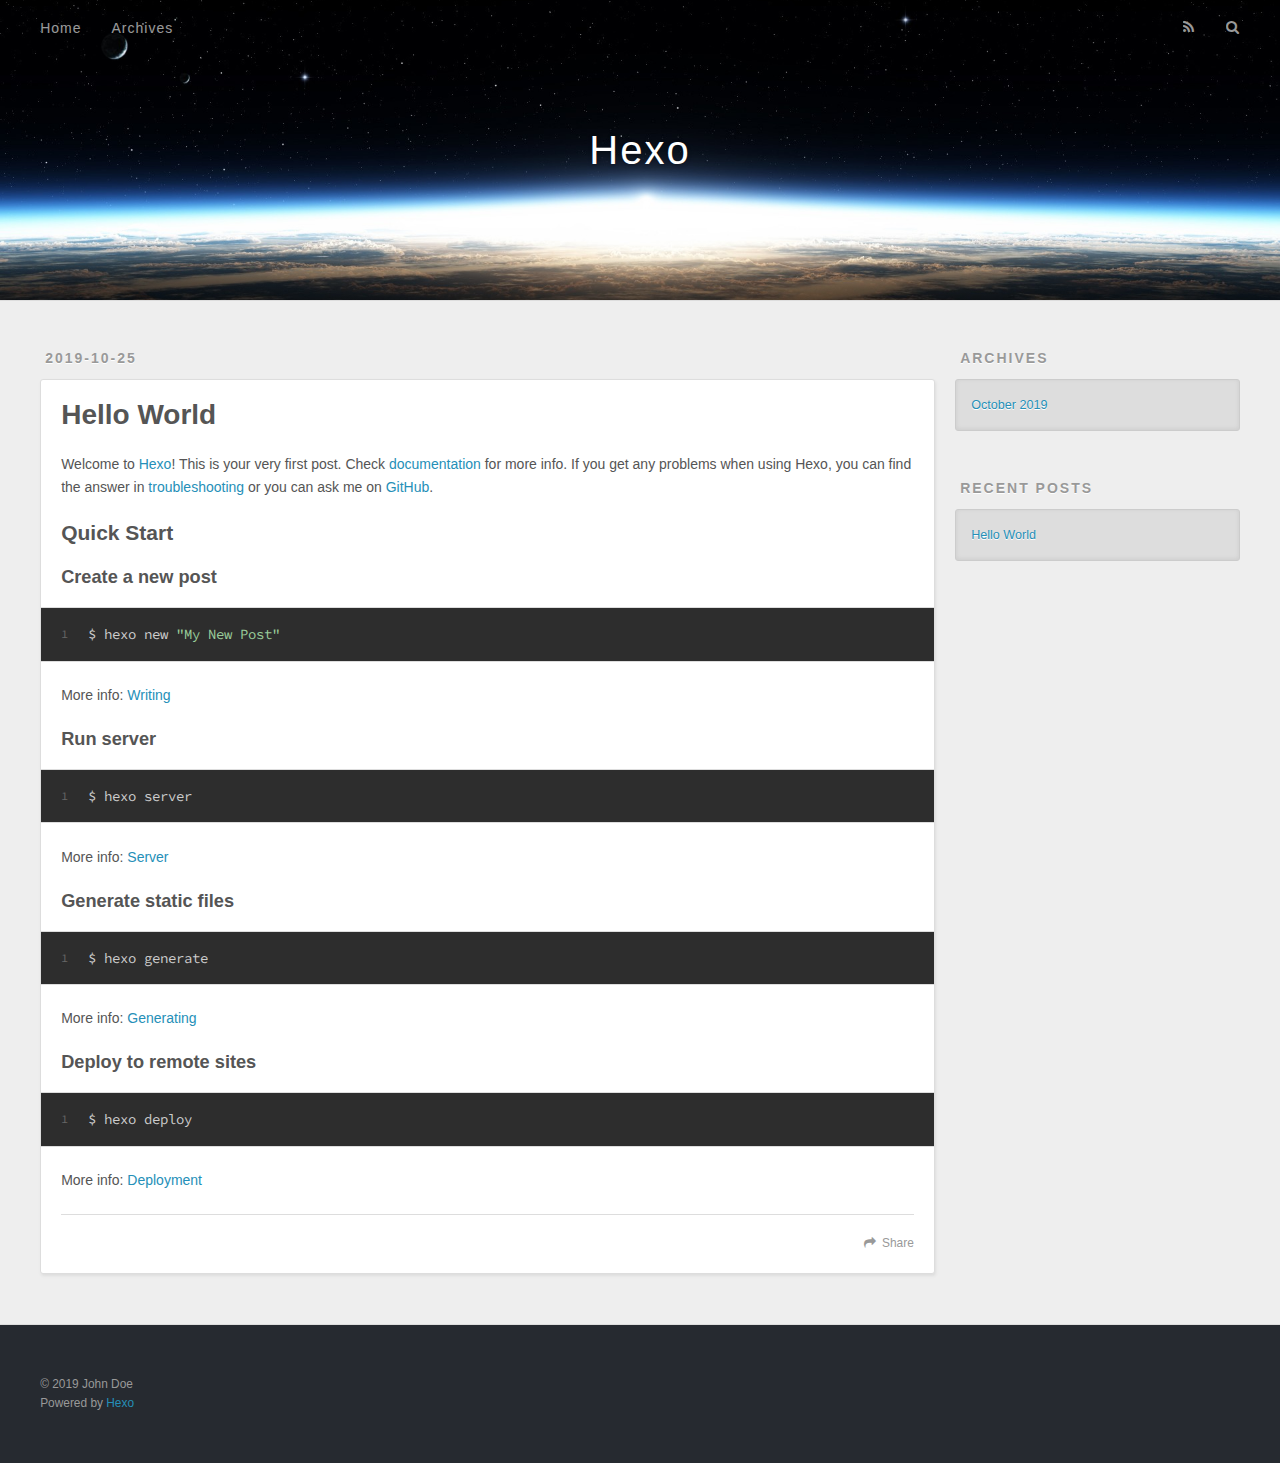
==== index.html @ 0ca052b5 "Site updated: 2019-10-25 16:18:00" ====
<!DOCTYPE html>
<html>
<head>
  <meta charset="utf-8">
  

  
  <title>Hexo</title>
  <meta name="viewport" content="width=device-width, initial-scale=1, maximum-scale=1">
  <meta property="og:type" content="website">
<meta property="og:title" content="Hexo">
<meta property="og:url" content="http:&#x2F;&#x2F;yoursite.com&#x2F;index.html">
<meta property="og:site_name" content="Hexo">
<meta property="og:locale" content="en">
<meta name="twitter:card" content="summary">
  
    <link rel="alternate" href="/atom.xml" title="Hexo" type="application/atom+xml">
  
  
    <link rel="icon" href="/favicon.png">
  
  
    <link href="//fonts.googleapis.com/css?family=Source+Code+Pro" rel="stylesheet" type="text/css">
  
  <link rel="stylesheet" href="/css/style.css">
</head>

<body>
  <div id="container">
    <div id="wrap">
      <header id="header">
  <div id="banner"></div>
  <div id="header-outer" class="outer">
    <div id="header-title" class="inner">
      <h1 id="logo-wrap">
        <a href="/" id="logo">Hexo</a>
      </h1>
      
    </div>
    <div id="header-inner" class="inner">
      <nav id="main-nav">
        <a id="main-nav-toggle" class="nav-icon"></a>
        
          <a class="main-nav-link" href="/">Home</a>
        
          <a class="main-nav-link" href="/archives">Archives</a>
        
      </nav>
      <nav id="sub-nav">
        
          <a id="nav-rss-link" class="nav-icon" href="/atom.xml" title="RSS Feed"></a>
        
        <a id="nav-search-btn" class="nav-icon" title="Search"></a>
      </nav>
      <div id="search-form-wrap">
        <form action="//google.com/search" method="get" accept-charset="UTF-8" class="search-form"><input type="search" name="q" class="search-form-input" placeholder="Search"><button type="submit" class="search-form-submit">&#xF002;</button><input type="hidden" name="sitesearch" value="http://yoursite.com"></form>
      </div>
    </div>
  </div>
</header>
      <div class="outer">
        <section id="main">
  
    <article id="post-hello-world" class="article article-type-post" itemscope itemprop="blogPost">
  <div class="article-meta">
    <a href="/2019/10/25/hello-world/" class="article-date">
  <time datetime="2019-10-25T07:14:38.731Z" itemprop="datePublished">2019-10-25</time>
</a>
    
  </div>
  <div class="article-inner">
    
    
      <header class="article-header">
        
  
    <h1 itemprop="name">
      <a class="article-title" href="/2019/10/25/hello-world/">Hello World</a>
    </h1>
  

      </header>
    
    <div class="article-entry" itemprop="articleBody">
      
        <p>Welcome to <a href="https://hexo.io/" target="_blank" rel="noopener">Hexo</a>! This is your very first post. Check <a href="https://hexo.io/docs/" target="_blank" rel="noopener">documentation</a> for more info. If you get any problems when using Hexo, you can find the answer in <a href="https://hexo.io/docs/troubleshooting.html" target="_blank" rel="noopener">troubleshooting</a> or you can ask me on <a href="https://github.com/hexojs/hexo/issues" target="_blank" rel="noopener">GitHub</a>.</p>
<h2 id="Quick-Start"><a href="#Quick-Start" class="headerlink" title="Quick Start"></a>Quick Start</h2><h3 id="Create-a-new-post"><a href="#Create-a-new-post" class="headerlink" title="Create a new post"></a>Create a new post</h3><figure class="highlight bash"><table><tr><td class="gutter"><pre><span class="line">1</span><br></pre></td><td class="code"><pre><span class="line">$ hexo new <span class="string">"My New Post"</span></span><br></pre></td></tr></table></figure>

<p>More info: <a href="https://hexo.io/docs/writing.html" target="_blank" rel="noopener">Writing</a></p>
<h3 id="Run-server"><a href="#Run-server" class="headerlink" title="Run server"></a>Run server</h3><figure class="highlight bash"><table><tr><td class="gutter"><pre><span class="line">1</span><br></pre></td><td class="code"><pre><span class="line">$ hexo server</span><br></pre></td></tr></table></figure>

<p>More info: <a href="https://hexo.io/docs/server.html" target="_blank" rel="noopener">Server</a></p>
<h3 id="Generate-static-files"><a href="#Generate-static-files" class="headerlink" title="Generate static files"></a>Generate static files</h3><figure class="highlight bash"><table><tr><td class="gutter"><pre><span class="line">1</span><br></pre></td><td class="code"><pre><span class="line">$ hexo generate</span><br></pre></td></tr></table></figure>

<p>More info: <a href="https://hexo.io/docs/generating.html" target="_blank" rel="noopener">Generating</a></p>
<h3 id="Deploy-to-remote-sites"><a href="#Deploy-to-remote-sites" class="headerlink" title="Deploy to remote sites"></a>Deploy to remote sites</h3><figure class="highlight bash"><table><tr><td class="gutter"><pre><span class="line">1</span><br></pre></td><td class="code"><pre><span class="line">$ hexo deploy</span><br></pre></td></tr></table></figure>

<p>More info: <a href="https://hexo.io/docs/deployment.html" target="_blank" rel="noopener">Deployment</a></p>

      
    </div>
    <footer class="article-footer">
      <a data-url="http://yoursite.com/2019/10/25/hello-world/" data-id="ck25t3ruq0000cgu6bpyne71z" class="article-share-link">Share</a>
      
      
    </footer>
  </div>
  
</article>


  


</section>
        
          <aside id="sidebar">
  
    

  
    

  
    
  
    
  <div class="widget-wrap">
    <h3 class="widget-title">Archives</h3>
    <div class="widget">
      <ul class="archive-list"><li class="archive-list-item"><a class="archive-list-link" href="/archives/2019/10/">October 2019</a></li></ul>
    </div>
  </div>


  
    
  <div class="widget-wrap">
    <h3 class="widget-title">Recent Posts</h3>
    <div class="widget">
      <ul>
        
          <li>
            <a href="/2019/10/25/hello-world/">Hello World</a>
          </li>
        
      </ul>
    </div>
  </div>

  
</aside>
        
      </div>
      <footer id="footer">
  
  <div class="outer">
    <div id="footer-info" class="inner">
      &copy; 2019 John Doe<br>
      Powered by <a href="http://hexo.io/" target="_blank">Hexo</a>
    </div>
  </div>
</footer>
    </div>
    <nav id="mobile-nav">
  
    <a href="/" class="mobile-nav-link">Home</a>
  
    <a href="/archives" class="mobile-nav-link">Archives</a>
  
</nav>
    

<script src="//ajax.googleapis.com/ajax/libs/jquery/2.0.3/jquery.min.js"></script>


  <link rel="stylesheet" href="/fancybox/jquery.fancybox.css">
  <script src="/fancybox/jquery.fancybox.pack.js"></script>


<script src="/js/script.js"></script>



  </div>
</body>
</html>
---- css/style.css ----
body {
  width: 100%;
}
body:before,
body:after {
  content: "";
  display: table;
}
body:after {
  clear: both;
}
html,
body,
div,
span,
applet,
object,
iframe,
h1,
h2,
h3,
h4,
h5,
h6,
p,
blockquote,
pre,
a,
abbr,
acronym,
address,
big,
cite,
code,
del,
dfn,
em,
img,
ins,
kbd,
q,
s,
samp,
small,
strike,
strong,
sub,
sup,
tt,
var,
dl,
dt,
dd,
ol,
ul,
li,
fieldset,
form,
label,
legend,
table,
caption,
tbody,
tfoot,
thead,
tr,
th,
td {
  margin: 0;
  padding: 0;
  border: 0;
  outline: 0;
  font-weight: inherit;
  font-style: inherit;
  font-family: inherit;
  font-size: 100%;
  vertical-align: baseline;
}
body {
  line-height: 1;
  color: #000;
  background: #fff;
}
ol,
ul {
  list-style: none;
}
table {
  border-collapse: separate;
  border-spacing: 0;
  vertical-align: middle;
}
caption,
th,
td {
  text-align: left;
  font-weight: normal;
  vertical-align: middle;
}
a img {
  border: none;
}
input,
button {
  margin: 0;
  padding: 0;
}
input::-moz-focus-inner,
button::-moz-focus-inner {
  border: 0;
  padding: 0;
}
@font-face {
  font-family: FontAwesome;
  font-style: normal;
  font-weight: normal;
  src: url("fonts/fontawesome-webfont.eot?v=#4.0.3");
  src: url("fonts/fontawesome-webfont.eot?#iefix&v=#4.0.3") format("embedded-opentype"), url("fonts/fontawesome-webfont.woff?v=#4.0.3") format("woff"), url("fonts/fontawesome-webfont.ttf?v=#4.0.3") format("truetype"), url("fonts/fontawesome-webfont.svg#fontawesomeregular?v=#4.0.3") format("svg");
}
html,
body,
#container {
  height: 100%;
}
body {
  background: #eee;
  font: 14px -apple-system, BlinkMacSystemFont, "Segoe UI", "Roboto", "Oxygen", "Ubuntu", "Cantarell", "Fira Sans", "Droid Sans", "Helvetica Neue", sans-serif;
  -webkit-text-size-adjust: 100%;
}
.outer {
  max-width: 1220px;
  margin: 0 auto;
  padding: 0 20px;
}
.outer:before,
.outer:after {
  content: "";
  display: table;
}
.outer:after {
  clear: both;
}
.inner {
  display: inline;
  float: left;
  width: 98.33333333333333%;
  margin: 0 0.833333333333333%;
}
.left,
.alignleft {
  float: left;
}
.right,
.alignright {
  float: right;
}
.clear {
  clear: both;
}
#container {
  position: relative;
}
.mobile-nav-on {
  overflow: hidden;
}
#wrap {
  height: 100%;
  width: 100%;
  position: absolute;
  top: 0;
  left: 0;
  -webkit-transition: 0.2s ease-out;
  -moz-transition: 0.2s ease-out;
  -ms-transition: 0.2s ease-out;
  transition: 0.2s ease-out;
  z-index: 1;
  background: #eee;
}
.mobile-nav-on #wrap {
  left: 280px;
}
@media screen and (min-width: 768px) {
  #main {
    display: inline;
    float: left;
    width: 73.33333333333333%;
    margin: 0 0.833333333333333%;
  }
}
.article-date,
.article-category-link,
.archive-year,
.widget-title {
  text-decoration: none;
  text-transform: uppercase;
  letter-spacing: 2px;
  color: #999;
  margin-bottom: 1em;
  margin-left: 5px;
  line-height: 1em;
  text-shadow: 0 1px #fff;
  font-weight: bold;
}
.article-inner,
.archive-article-inner {
  background: #fff;
  -webkit-box-shadow: 1px 2px 3px #ddd;
  box-shadow: 1px 2px 3px #ddd;
  border: 1px solid #ddd;
  border-radius: 3px;
}
.article-entry h1,
.widget h1 {
  font-size: 2em;
}
.article-entry h2,
.widget h2 {
  font-size: 1.5em;
}
.article-entry h3,
.widget h3 {
  font-size: 1.3em;
}
.article-entry h4,
.widget h4 {
  font-size: 1.2em;
}
.article-entry h5,
.widget h5 {
  font-size: 1em;
}
.article-entry h6,
.widget h6 {
  font-size: 1em;
  color: #999;
}
.article-entry hr,
.widget hr {
  border: 1px dashed #ddd;
}
.article-entry strong,
.widget strong {
  font-weight: bold;
}
.article-entry em,
.widget em,
.article-entry cite,
.widget cite {
  font-style: italic;
}
.article-entry sup,
.widget sup,
.article-entry sub,
.widget sub {
  font-size: 0.75em;
  line-height: 0;
  position: relative;
  vertical-align: baseline;
}
.article-entry sup,
.widget sup {
  top: -0.5em;
}
.article-entry sub,
.widget sub {
  bottom: -0.2em;
}
.article-entry small,
.widget small {
  font-size: 0.85em;
}
.article-entry acronym,
.widget acronym,
.article-entry abbr,
.widget abbr {
  border-bottom: 1px dotted;
}
.article-entry ul,
.widget ul,
.article-entry ol,
.widget ol,
.article-entry dl,
.widget dl {
  margin: 0 20px;
  line-height: 1.6em;
}
.article-entry ul ul,
.widget ul ul,
.article-entry ol ul,
.widget ol ul,
.article-entry ul ol,
.widget ul ol,
.article-entry ol ol,
.widget ol ol {
  margin-top: 0;
  margin-bottom: 0;
}
.article-entry ul,
.widget ul {
  list-style: disc;
}
.article-entry ol,
.widget ol {
  list-style: decimal;
}
.article-entry dt,
.widget dt {
  font-weight: bold;
}
#header {
  height: 300px;
  position: relative;
  border-bottom: 1px solid #ddd;
}
#header:before,
#header:after {
  content: "";
  position: absolute;
  left: 0;
  right: 0;
  height: 40px;
}
#header:before {
  top: 0;
  background: -webkit-linear-gradient(rgba(0,0,0,0.2), transparent);
  background: -moz-linear-gradient(rgba(0,0,0,0.2), transparent);
  background: -ms-linear-gradient(rgba(0,0,0,0.2), transparent);
  background: linear-gradient(rgba(0,0,0,0.2), transparent);
}
#header:after {
  bottom: 0;
  background: -webkit-linear-gradient(transparent, rgba(0,0,0,0.2));
  background: -moz-linear-gradient(transparent, rgba(0,0,0,0.2));
  background: -ms-linear-gradient(transparent, rgba(0,0,0,0.2));
  background: linear-gradient(transparent, rgba(0,0,0,0.2));
}
#header-outer {
  height: 100%;
  position: relative;
}
#header-inner {
  position: relative;
  overflow: hidden;
}
#banner {
  position: absolute;
  top: 0;
  left: 0;
  width: 100%;
  height: 100%;
  background: url("images/banner.jpg") center #000;
  -webkit-background-size: cover;
  -moz-background-size: cover;
  background-size: cover;
  z-index: -1;
}
#header-title {
  text-align: center;
  height: 40px;
  position: absolute;
  top: 50%;
  left: 0;
  margin-top: -20px;
}
#logo,
#subtitle {
  text-decoration: none;
  color: #fff;
  font-weight: 300;
  text-shadow: 0 1px 4px rgba(0,0,0,0.3);
}
#logo {
  font-size: 40px;
  line-height: 40px;
  letter-spacing: 2px;
}
#subtitle {
  font-size: 16px;
  line-height: 16px;
  letter-spacing: 1px;
}
#subtitle-wrap {
  margin-top: 16px;
}
#main-nav {
  float: left;
  margin-left: -15px;
}
.nav-icon,
.main-nav-link {
  float: left;
  color: #fff;
  opacity: 0.6;
  text-decoration: none;
  text-shadow: 0 1px rgba(0,0,0,0.2);
  -webkit-transition: opacity 0.2s;
  -moz-transition: opacity 0.2s;
  -ms-transition: opacity 0.2s;
  transition: opacity 0.2s;
  display: block;
  padding: 20px 15px;
}
.nav-icon:hover,
.main-nav-link:hover {
  opacity: 1;
}
.nav-icon {
  font-family: FontAwesome;
  text-align: center;
  font-size: 14px;
  width: 14px;
  height: 14px;
  padding: 20px 15px;
  position: relative;
  cursor: pointer;
}
.main-nav-link {
  font-weight: 300;
  letter-spacing: 1px;
}
@media screen and (max-width: 479px) {
  .main-nav-link {
    display: none;
  }
}
#main-nav-toggle {
  display: none;
}
#main-nav-toggle:before {
  content: "\f0c9";
}
@media screen and (max-width: 479px) {
  #main-nav-toggle {
    display: block;
  }
}
#sub-nav {
  float: right;
  margin-right: -15px;
}
#nav-rss-link:before {
  content: "\f09e";
}
#nav-search-btn:before {
  content: "\f002";
}
#search-form-wrap {
  position: absolute;
  top: 15px;
  width: 150px;
  height: 30px;
  right: -150px;
  opacity: 0;
  -webkit-transition: 0.2s ease-out;
  -moz-transition: 0.2s ease-out;
  -ms-transition: 0.2s ease-out;
  transition: 0.2s ease-out;
}
#search-form-wrap.on {
  opacity: 1;
  right: 0;
}
@media screen and (max-width: 479px) {
  #search-form-wrap {
    width: 100%;
    right: -100%;
  }
}
.search-form {
  position: absolute;
  top: 0;
  left: 0;
  right: 0;
  background: #fff;
  padding: 5px 15px;
  border-radius: 15px;
  -webkit-box-shadow: 0 0 10px rgba(0,0,0,0.3);
  box-shadow: 0 0 10px rgba(0,0,0,0.3);
}
.search-form-input {
  border: none;
  background: none;
  color: #555;
  width: 100%;
  font: 13px -apple-system, BlinkMacSystemFont, "Segoe UI", "Roboto", "Oxygen", "Ubuntu", "Cantarell", "Fira Sans", "Droid Sans", "Helvetica Neue", sans-serif;
  outline: none;
}
.search-form-input::-webkit-search-results-decoration,
.search-form-input::-webkit-search-cancel-button {
  -webkit-appearance: none;
}
.search-form-submit {
  position: absolute;
  top: 50%;
  right: 10px;
  margin-top: -7px;
  font: 13px FontAwesome;
  border: none;
  background: none;
  color: #bbb;
  cursor: pointer;
}
.search-form-submit:hover,
.search-form-submit:focus {
  color: #777;
}
.article {
  margin: 50px 0;
}
.article-inner {
  overflow: hidden;
}
.article-meta:before,
.article-meta:after {
  content: "";
  display: table;
}
.article-meta:after {
  clear: both;
}
.article-date {
  float: left;
}
.article-category {
  float: left;
  line-height: 1em;
  color: #ccc;
  text-shadow: 0 1px #fff;
  margin-left: 8px;
}
.article-category:before {
  content: "\2022";
}
.article-category-link {
  margin: 0 12px 1em;
}
.article-header {
  padding: 20px 20px 0;
}
.article-title {
  text-decoration: none;
  font-size: 2em;
  font-weight: bold;
  color: #555;
  line-height: 1.1em;
  -webkit-transition: color 0.2s;
  -moz-transition: color 0.2s;
  -ms-transition: color 0.2s;
  transition: color 0.2s;
}
a.article-title:hover {
  color: #258fb8;
}
.article-entry {
  color: #555;
  padding: 0 20px;
}
.article-entry:before,
.article-entry:after {
  content: "";
  display: table;
}
.article-entry:after {
  clear: both;
}
.article-entry p,
.article-entry table {
  line-height: 1.6em;
  margin: 1.6em 0;
}
.article-entry h1,
.article-entry h2,
.article-entry h3,
.article-entry h4,
.article-entry h5,
.article-entry h6 {
  font-weight: bold;
}
.article-entry h1,
.article-entry h2,
.article-entry h3,
.article-entry h4,
.article-entry h5,
.article-entry h6 {
  line-height: 1.1em;
  margin: 1.1em 0;
}
.article-entry a {
  color: #258fb8;
  text-decoration: none;
}
.article-entry a:hover {
  text-decoration: underline;
}
.article-entry ul,
.article-entry ol,
.article-entry dl {
  margin-top: 1.6em;
  margin-bottom: 1.6em;
}
.article-entry img,
.article-entry video {
  max-width: 100%;
  height: auto;
  display: block;
  margin: auto;
}
.article-entry iframe {
  border: none;
}
.article-entry table {
  width: 100%;
  border-collapse: collapse;
  border-spacing: 0;
}
.article-entry th {
  font-weight: bold;
  border-bottom: 3px solid #ddd;
  padding-bottom: 0.5em;
}
.article-entry td {
  border-bottom: 1px solid #ddd;
  padding: 10px 0;
}
.article-entry blockquote {
  font-family: Georgia, "Times New Roman", serif;
  font-size: 1.4em;
  margin: 1.6em 20px;
  text-align: center;
}
.article-entry blockquote footer {
  font-size: 14px;
  margin: 1.6em 0;
  font-family: -apple-system, BlinkMacSystemFont, "Segoe UI", "Roboto", "Oxygen", "Ubuntu", "Cantarell", "Fira Sans", "Droid Sans", "Helvetica Neue", sans-serif;
}
.article-entry blockquote footer cite:before {
  content: "—";
  padding: 0 0.5em;
}
.article-entry .pullquote {
  text-align: left;
  width: 45%;
  margin: 0;
}
.article-entry .pullquote.left {
  margin-left: 0.5em;
  margin-right: 1em;
}
.article-entry .pullquote.right {
  margin-right: 0.5em;
  margin-left: 1em;
}
.article-entry .caption {
  color: #999;
  display: block;
  font-size: 0.9em;
  margin-top: 0.5em;
  position: relative;
  text-align: center;
}
.article-entry .video-container {
  position: relative;
  padding-top: 56.25%;
  height: 0;
  overflow: hidden;
}
.article-entry .video-container iframe,
.article-entry .video-container object,
.article-entry .video-container embed {
  position: absolute;
  top: 0;
  left: 0;
  width: 100%;
  height: 100%;
  margin-top: 0;
}
.article-more-link a {
  display: inline-block;
  line-height: 1em;
  padding: 6px 15px;
  border-radius: 15px;
  background: #eee;
  color: #999;
  text-shadow: 0 1px #fff;
  text-decoration: none;
}
.article-more-link a:hover {
  background: #258fb8;
  color: #fff;
  text-decoration: none;
  text-shadow: 0 1px #1e7293;
}
.article-footer {
  font-size: 0.85em;
  line-height: 1.6em;
  border-top: 1px solid #ddd;
  padding-top: 1.6em;
  margin: 0 20px 20px;
}
.article-footer:before,
.article-footer:after {
  content: "";
  display: table;
}
.article-footer:after {
  clear: both;
}
.article-footer a {
  color: #999;
  text-decoration: none;
}
.article-footer a:hover {
  color: #555;
}
.article-tag-list-item {
  float: left;
  margin-right: 10px;
}
.article-tag-list-link:before {
  content: "#";
}
.article-comment-link {
  float: right;
}
.article-comment-link:before {
  content: "\f075";
  font-family: FontAwesome;
  padding-right: 8px;
}
.article-share-link {
  cursor: pointer;
  float: right;
  margin-left: 20px;
}
.article-share-link:before {
  content: "\f064";
  font-family: FontAwesome;
  padding-right: 6px;
}
#article-nav {
  position: relative;
}
#article-nav:before,
#article-nav:after {
  content: "";
  display: table;
}
#article-nav:after {
  clear: both;
}
@media screen and (min-width: 768px) {
  #article-nav {
    margin: 50px 0;
  }
  #article-nav:before {
    width: 8px;
    height: 8px;
    position: absolute;
    top: 50%;
    left: 50%;
    margin-top: -4px;
    margin-left: -4px;
    content: "";
    border-radius: 50%;
    background: #ddd;
    -webkit-box-shadow: 0 1px 2px #fff;
    box-shadow: 0 1px 2px #fff;
  }
}
.article-nav-link-wrap {
  text-decoration: none;
  text-shadow: 0 1px #fff;
  color: #999;
  -webkit-box-sizing: border-box;
  -moz-box-sizing: border-box;
  box-sizing: border-box;
  margin-top: 50px;
  text-align: center;
  display: block;
}
.article-nav-link-wrap:hover {
  color: #555;
}
@media screen and (min-width: 768px) {
  .article-nav-link-wrap {
    width: 50%;
    margin-top: 0;
  }
}
@media screen and (min-width: 768px) {
  #article-nav-newer {
    float: left;
    text-align: right;
    padding-right: 20px;
  }
}
@media screen and (min-width: 768px) {
  #article-nav-older {
    float: right;
    text-align: left;
    padding-left: 20px;
  }
}
.article-nav-caption {
  text-transform: uppercase;
  letter-spacing: 2px;
  color: #ddd;
  line-height: 1em;
  font-weight: bold;
}
#article-nav-newer .article-nav-caption {
  margin-right: -2px;
}
.article-nav-title {
  font-size: 0.85em;
  line-height: 1.6em;
  margin-top: 0.5em;
}
.article-share-box {
  position: absolute;
  display: none;
  background: #fff;
  -webkit-box-shadow: 1px 2px 10px rgba(0,0,0,0.2);
  box-shadow: 1px 2px 10px rgba(0,0,0,0.2);
  border-radius: 3px;
  margin-left: -145px;
  overflow: hidden;
  z-index: 1;
}
.article-share-box.on {
  display: block;
}
.article-share-input {
  width: 100%;
  background: none;
  -webkit-box-sizing: border-box;
  -moz-box-sizing: border-box;
  box-sizing: border-box;
  font: 14px -apple-system, BlinkMacSystemFont, "Segoe UI", "Roboto", "Oxygen", "Ubuntu", "Cantarell", "Fira Sans", "Droid Sans", "Helvetica Neue", sans-serif;
  padding: 0 15px;
  color: #555;
  outline: none;
  border: 1px solid #ddd;
  border-radius: 3px 3px 0 0;
  height: 36px;
  line-height: 36px;
}
.article-share-links {
  background: #eee;
}
.article-share-links:before,
.article-share-links:after {
  content: "";
  display: table;
}
.article-share-links:after {
  clear: both;
}
.article-share-twitter,
.article-share-facebook,
.article-share-pinterest,
.article-share-google {
  width: 50px;
  height: 36px;
  display: block;
  float: left;
  position: relative;
  color: #999;
  text-shadow: 0 1px #fff;
}
.article-share-twitter:before,
.article-share-facebook:before,
.article-share-pinterest:before,
.article-share-google:before {
  font-size: 20px;
  font-family: FontAwesome;
  width: 20px;
  height: 20px;
  position: absolute;
  top: 50%;
  left: 50%;
  margin-top: -10px;
  margin-left: -10px;
  text-align: center;
}
.article-share-twitter:hover,
.article-share-facebook:hover,
.article-share-pinterest:hover,
.article-share-google:hover {
  color: #fff;
}
.article-share-twitter:before {
  content: "\f099";
}
.article-share-twitter:hover {
  background: #00aced;
  text-shadow: 0 1px #008abe;
}
.article-share-facebook:before {
  content: "\f09a";
}
.article-share-facebook:hover {
  background: #3b5998;
  text-shadow: 0 1px #2f477a;
}
.article-share-pinterest:before {
  content: "\f0d2";
}
.article-share-pinterest:hover {
  background: #cb2027;
  text-shadow: 0 1px #a21a1f;
}
.article-share-google:before {
  content: "\f0d5";
}
.article-share-google:hover {
  background: #dd4b39;
  text-shadow: 0 1px #be3221;
}
.article-gallery {
  background: #000;
  position: relative;
}
.article-gallery-photos {
  position: relative;
  overflow: hidden;
}
.article-gallery-img {
  display: none;
  max-width: 100%;
}
.article-gallery-img:first-child {
  display: block;
}
.article-gallery-img.loaded {
  position: absolute;
  display: block;
}
.article-gallery-img img {
  display: block;
  max-width: 100%;
  margin: 0 auto;
}
#comments {
  background: #fff;
  -webkit-box-shadow: 1px 2px 3px #ddd;
  box-shadow: 1px 2px 3px #ddd;
  padding: 20px;
  border: 1px solid #ddd;
  border-radius: 3px;
  margin: 50px 0;
}
#comments a {
  color: #258fb8;
}
.archives-wrap {
  margin: 50px 0;
}
.archives:before,
.archives:after {
  content: "";
  display: table;
}
.archives:after {
  clear: both;
}
.archive-year-wrap {
  margin-bottom: 1em;
}
.archives {
  -webkit-column-gap: 10px;
  -moz-column-gap: 10px;
  column-gap: 10px;
}
@media screen and (min-width: 480px) and (max-width: 767px) {
  .archives {
    -webkit-column-count: 2;
    -moz-column-count: 2;
    column-count: 2;
  }
}
@media screen and (min-width: 768px) {
  .archives {
    -webkit-column-count: 3;
    -moz-column-count: 3;
    column-count: 3;
  }
}
.archive-article {
  -webkit-column-break-inside: avoid;
  page-break-inside: avoid;
  overflow: hidden;
  break-inside: avoid-column;
}
.archive-article-inner {
  padding: 10px;
  margin-bottom: 15px;
}
.archive-article-title {
  text-decoration: none;
  font-weight: bold;
  color: #555;
  -webkit-transition: color 0.2s;
  -moz-transition: color 0.2s;
  -ms-transition: color 0.2s;
  transition: color 0.2s;
  line-height: 1.6em;
}
.archive-article-title:hover {
  color: #258fb8;
}
.archive-article-footer {
  margin-top: 1em;
}
.archive-article-date {
  color: #999;
  text-decoration: none;
  font-size: 0.85em;
  line-height: 1em;
  margin-bottom: 0.5em;
  display: block;
}
#page-nav {
  margin: 50px auto;
  background: #fff;
  -webkit-box-shadow: 1px 2px 3px #ddd;
  box-shadow: 1px 2px 3px #ddd;
  border: 1px solid #ddd;
  border-radius: 3px;
  text-align: center;
  color: #999;
  overflow: hidden;
}
#page-nav:before,
#page-nav:after {
  content: "";
  display: table;
}
#page-nav:after {
  clear: both;
}
#page-nav a,
#page-nav span {
  padding: 10px 20px;
  line-height: 1;
  height: 2ex;
}
#page-nav a {
  color: #999;
  text-decoration: none;
}
#page-nav a:hover {
  background: #999;
  color: #fff;
}
#page-nav .prev {
  float: left;
}
#page-nav .next {
  float: right;
}
#page-nav .page-number {
  display: inline-block;
}
@media screen and (max-width: 479px) {
  #page-nav .page-number {
    display: none;
  }
}
#page-nav .current {
  color: #555;
  font-weight: bold;
}
#page-nav .space {
  color: #ddd;
}
#footer {
  background: #262a30;
  padding: 50px 0;
  border-top: 1px solid #ddd;
  color: #999;
}
#footer a {
  color: #258fb8;
  text-decoration: none;
}
#footer a:hover {
  text-decoration: underline;
}
#footer-info {
  line-height: 1.6em;
  font-size: 0.85em;
}
.article-entry pre,
.article-entry .highlight {
  background: #2d2d2d;
  margin: 0 -20px;
  padding: 15px 20px;
  border-style: solid;
  border-color: #ddd;
  border-width: 1px 0;
  overflow: auto;
  color: #ccc;
  line-height: 22.400000000000002px;
}
.article-entry .highlight .gutter pre,
.article-entry .gist .gist-file .gist-data .line-numbers {
  color: #666;
  font-size: 0.85em;
}
.article-entry pre,
.article-entry code {
  font-family: "Source Code Pro", Consolas, Monaco, Menlo, Consolas, monospace;
}
.article-entry code {
  background: #eee;
  text-shadow: 0 1px #fff;
  padding: 0 0.3em;
}
.article-entry pre code {
  background: none;
  text-shadow: none;
  padding: 0;
}
.article-entry .highlight pre {
  border: none;
  margin: 0;
  padding: 0;
}
.article-entry .highlight table {
  margin: 0;
  width: auto;
}
.article-entry .highlight td {
  border: none;
  padding: 0;
}
.article-entry .highlight figcaption {
  font-size: 0.85em;
  color: #999;
  line-height: 1em;
  margin-bottom: 1em;
}
.article-entry .highlight figcaption:before,
.article-entry .highlight figcaption:after {
  content: "";
  display: table;
}
.article-entry .highlight figcaption:after {
  clear: both;
}
.article-entry .highlight figcaption a {
  float: right;
}
.article-entry .highlight .gutter pre {
  text-align: right;
  padding-right: 20px;
}
.article-entry .highlight .line {
  height: 22.400000000000002px;
}
.article-entry .highlight .line.marked {
  background: #515151;
}
.article-entry .gist {
  margin: 0 -20px;
  border-style: solid;
  border-color: #ddd;
  border-width: 1px 0;
  background: #2d2d2d;
  padding: 15px 20px 15px 0;
}
.article-entry .gist .gist-file {
  border: none;
  font-family: "Source Code Pro", Consolas, Monaco, Menlo, Consolas, monospace;
  margin: 0;
}
.article-entry .gist .gist-file .gist-data {
  background: none;
  border: none;
}
.article-entry .gist .gist-file .gist-data .line-numbers {
  background: none;
  border: none;
  padding: 0 20px 0 0;
}
.article-entry .gist .gist-file .gist-data .line-data {
  padding: 0 !important;
}
.article-entry .gist .gist-file .highlight {
  margin: 0;
  padding: 0;
  border: none;
}
.article-entry .gist .gist-file .gist-meta {
  background: #2d2d2d;
  color: #999;
  font: 0.85em -apple-system, BlinkMacSystemFont, "Segoe UI", "Roboto", "Oxygen", "Ubuntu", "Cantarell", "Fira Sans", "Droid Sans", "Helvetica Neue", sans-serif;
  text-shadow: 0 0;
  padding: 0;
  margin-top: 1em;
  margin-left: 20px;
}
.article-entry .gist .gist-file .gist-meta a {
  color: #258fb8;
  font-weight: normal;
}
.article-entry .gist .gist-file .gist-meta a:hover {
  text-decoration: underline;
}
pre .comment,
pre .title {
  color: #999;
}
pre .variable,
pre .attribute,
pre .tag,
pre .regexp,
pre .ruby .constant,
pre .xml .tag .title,
pre .xml .pi,
pre .xml .doctype,
pre .html .doctype,
pre .css .id,
pre .css .class,
pre .css .pseudo {
  color: #f2777a;
}
pre .number,
pre .preprocessor,
pre .built_in,
pre .literal,
pre .params,
pre .constant {
  color: #f99157;
}
pre .class,
pre .ruby .class .title,
pre .css .rules .attribute {
  color: #9c9;
}
pre .string,
pre .value,
pre .inheritance,
pre .header,
pre .ruby .symbol,
pre .xml .cdata {
  color: #9c9;
}
pre .css .hexcolor {
  color: #6cc;
}
pre .function,
pre .python .decorator,
pre .python .title,
pre .ruby .function .title,
pre .ruby .title .keyword,
pre .perl .sub,
pre .javascript .title,
pre .coffeescript .title {
  color: #69c;
}
pre .keyword,
pre .javascript .function {
  color: #c9c;
}
@media screen and (max-width: 479px) {
  #mobile-nav {
    position: absolute;
    top: 0;
    left: 0;
    width: 280px;
    height: 100%;
    background: #191919;
    border-right: 1px solid #fff;
  }
}
@media screen and (max-width: 479px) {
  .mobile-nav-link {
    display: block;
    color: #999;
    text-decoration: none;
    padding: 15px 20px;
    font-weight: bold;
  }
  .mobile-nav-link:hover {
    color: #fff;
  }
}
@media screen and (min-width: 768px) {
  #sidebar {
    display: inline;
    float: left;
    width: 23.333333333333332%;
    margin: 0 0.833333333333333%;
  }
}
.widget-wrap {
  margin: 50px 0;
}
.widget {
  color: #777;
  text-shadow: 0 1px #fff;
  background: #ddd;
  -webkit-box-shadow: 0 -1px 4px #ccc inset;
  box-shadow: 0 -1px 4px #ccc inset;
  border: 1px solid #ccc;
  padding: 15px;
  border-radius: 3px;
}
.widget a {
  color: #258fb8;
  text-decoration: none;
}
.widget a:hover {
  text-decoration: underline;
}
.widget ul ul,
.widget ol ul,
.widget dl ul,
.widget ul ol,
.widget ol ol,
.widget dl ol,
.widget ul dl,
.widget ol dl,
.widget dl dl {
  margin-left: 15px;
  list-style: disc;
}
.widget {
  line-height: 1.6em;
  word-wrap: break-word;
  font-size: 0.9em;
}
.widget ul,
.widget ol {
  list-style: none;
  margin: 0;
}
.widget ul ul,
.widget ol ul,
.widget ul ol,
.widget ol ol {
  margin: 0 20px;
}
.widget ul ul,
.widget ol ul {
  list-style: disc;
}
.widget ul ol,
.widget ol ol {
  list-style: decimal;
}
.category-list-count,
.tag-list-count,
.archive-list-count {
  padding-left: 5px;
  color: #999;
  font-size: 0.85em;
}
.category-list-count:before,
.tag-list-count:before,
.archive-list-count:before {
  content: "(";
}
.category-list-count:after,
.tag-list-count:after,
.archive-list-count:after {
  content: ")";
}
.tagcloud a {
  margin-right: 5px;
  display: inline-block;
}
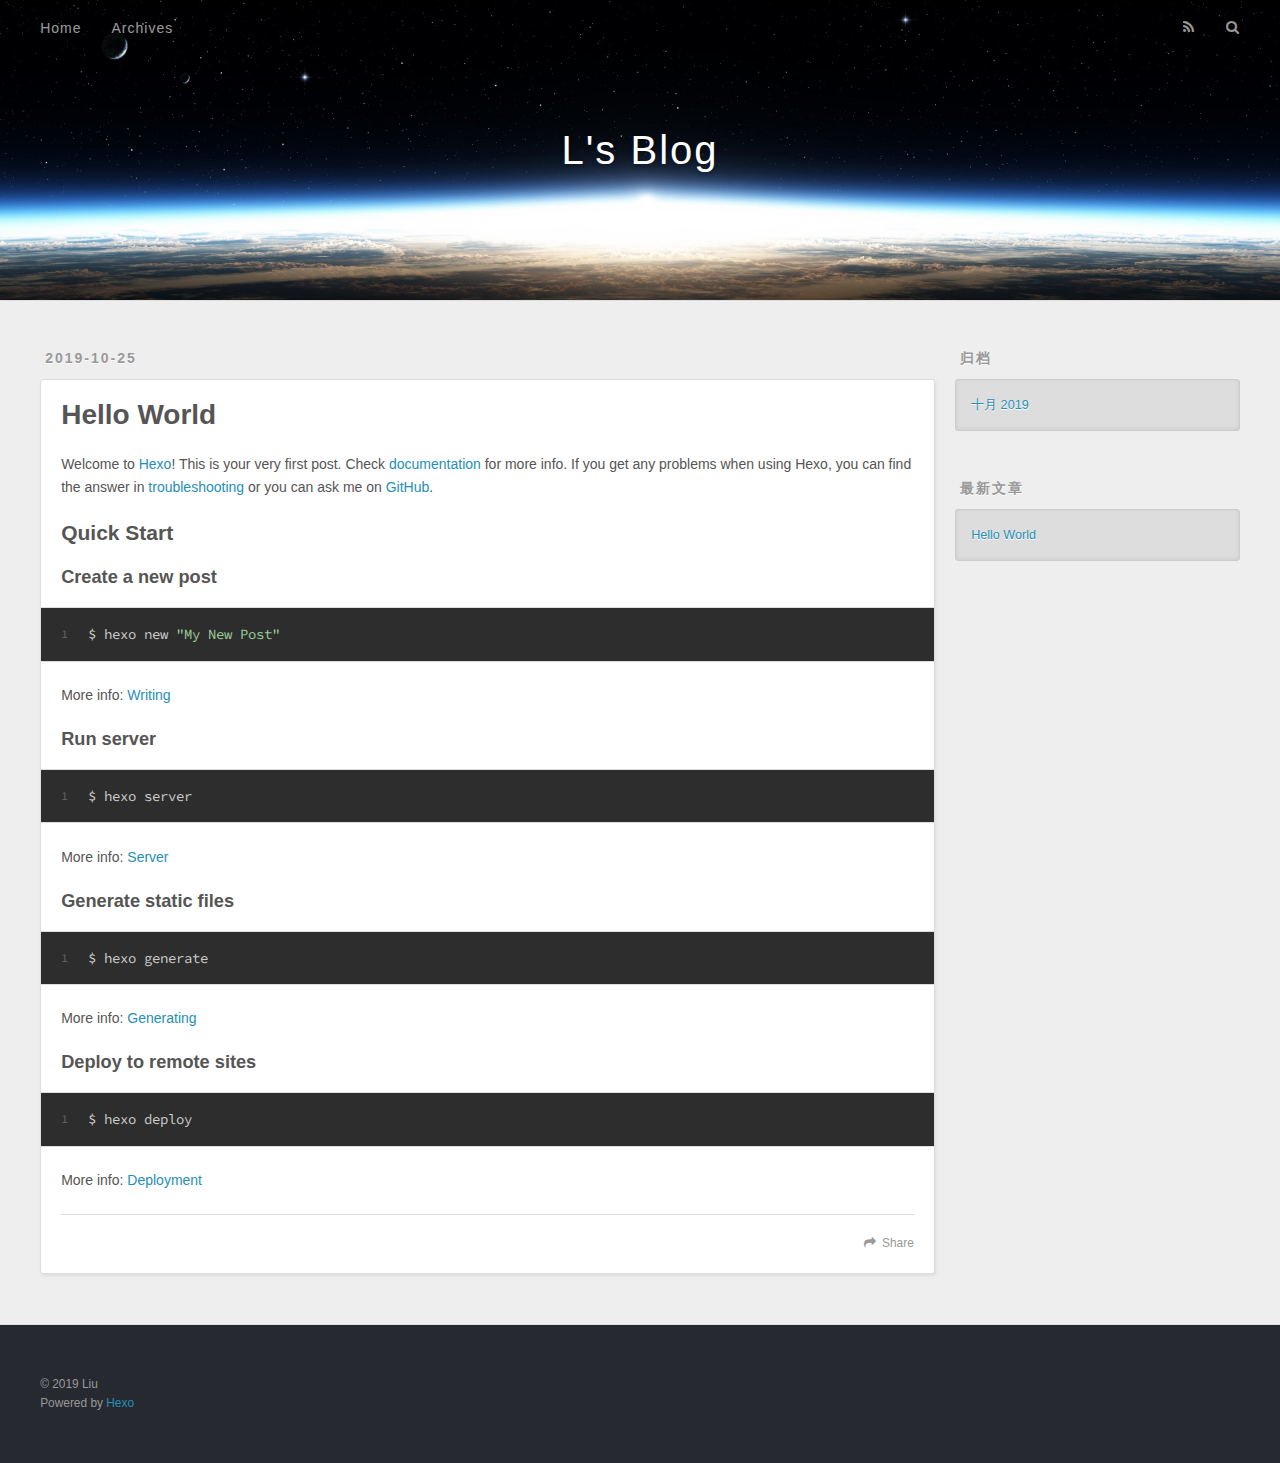
==== commit 0f10d6b4: "Site updated: 2019-10-25 16:41:49" ====
--- a/index.html
+++ b/index.html
@@ -5,16 +5,16 @@
   
 
   
-  <title>Hexo</title>
+  <title>L&#39;s Blog</title>
   <meta name="viewport" content="width=device-width, initial-scale=1, maximum-scale=1">
   <meta property="og:type" content="website">
-<meta property="og:title" content="Hexo">
+<meta property="og:title" content="L&#39;s Blog">
 <meta property="og:url" content="http:&#x2F;&#x2F;yoursite.com&#x2F;index.html">
-<meta property="og:site_name" content="Hexo">
-<meta property="og:locale" content="en">
+<meta property="og:site_name" content="L&#39;s Blog">
+<meta property="og:locale" content="zh-CN">
 <meta name="twitter:card" content="summary">
   
-    <link rel="alternate" href="/atom.xml" title="Hexo" type="application/atom+xml">
+    <link rel="alternate" href="/atom.xml" title="L&#39;s Blog" type="application/atom+xml">
   
   
     <link rel="icon" href="/favicon.png">
@@ -33,7 +33,7 @@
   <div id="header-outer" class="outer">
     <div id="header-title" class="inner">
       <h1 id="logo-wrap">
-        <a href="/" id="logo">Hexo</a>
+        <a href="/" id="logo">L&#39;s Blog</a>
       </h1>
       
     </div>
@@ -50,7 +50,7 @@
         
           <a id="nav-rss-link" class="nav-icon" href="/atom.xml" title="RSS Feed"></a>
         
-        <a id="nav-search-btn" class="nav-icon" title="Search"></a>
+        <a id="nav-search-btn" class="nav-icon" title="搜索"></a>
       </nav>
       <div id="search-form-wrap">
         <form action="//google.com/search" method="get" accept-charset="UTF-8" class="search-form"><input type="search" name="q" class="search-form-input" placeholder="Search"><button type="submit" class="search-form-submit">&#xF002;</button><input type="hidden" name="sitesearch" value="http://yoursite.com"></form>
@@ -100,7 +100,7 @@
       
     </div>
     <footer class="article-footer">
-      <a data-url="http://yoursite.com/2019/10/25/hello-world/" data-id="ck25t3ruq0000cgu6bpyne71z" class="article-share-link">Share</a>
+      <a data-url="http://yoursite.com/2019/10/25/hello-world/" data-id="ck25vziad0000a4u6dbue5au0" class="article-share-link">Share</a>
       
       
     </footer>
@@ -126,9 +126,9 @@
   
     
   <div class="widget-wrap">
-    <h3 class="widget-title">Archives</h3>
+    <h3 class="widget-title">归档</h3>
     <div class="widget">
-      <ul class="archive-list"><li class="archive-list-item"><a class="archive-list-link" href="/archives/2019/10/">October 2019</a></li></ul>
+      <ul class="archive-list"><li class="archive-list-item"><a class="archive-list-link" href="/archives/2019/10/">十月 2019</a></li></ul>
     </div>
   </div>
 
@@ -136,7 +136,7 @@
   
     
   <div class="widget-wrap">
-    <h3 class="widget-title">Recent Posts</h3>
+    <h3 class="widget-title">最新文章</h3>
     <div class="widget">
       <ul>
         
@@ -156,7 +156,7 @@
   
   <div class="outer">
     <div id="footer-info" class="inner">
-      &copy; 2019 John Doe<br>
+      &copy; 2019 Liu<br>
       Powered by <a href="http://hexo.io/" target="_blank">Hexo</a>
     </div>
   </div>
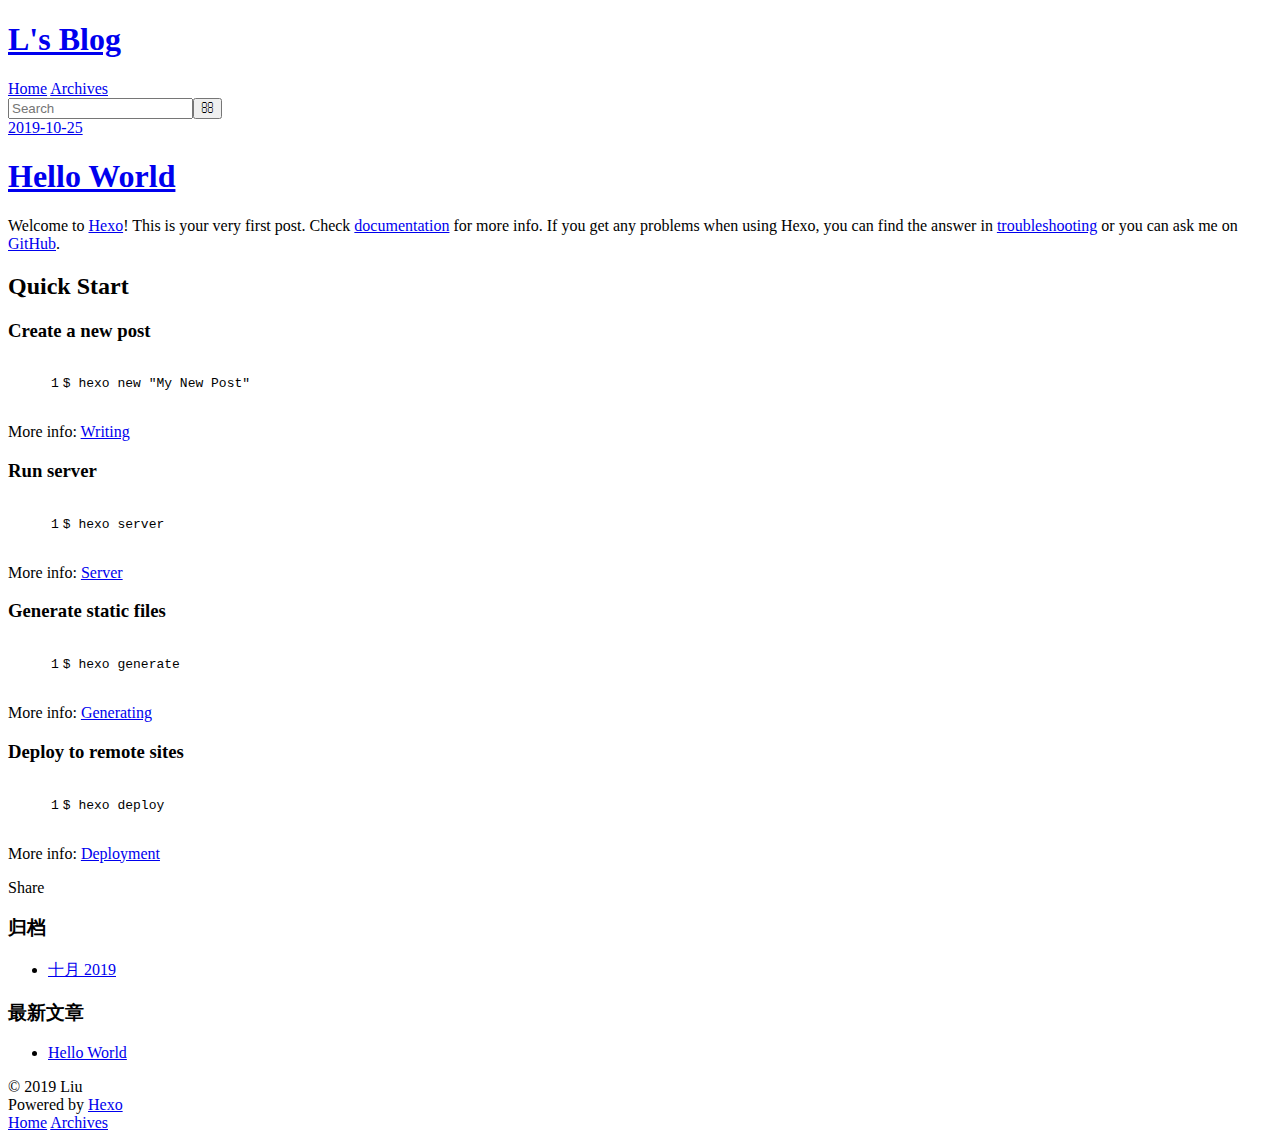
==== commit 6dea14c5: "Site updated: 2019-10-25 16:53:05" ====
--- a/index.html
+++ b/index.html
@@ -9,12 +9,12 @@
   <meta name="viewport" content="width=device-width, initial-scale=1, maximum-scale=1">
   <meta property="og:type" content="website">
 <meta property="og:title" content="L&#39;s Blog">
-<meta property="og:url" content="http:&#x2F;&#x2F;yoursite.com&#x2F;index.html">
+<meta property="og:url" content="http:&#x2F;&#x2F;lblog.github.io&#x2F;index.html">
 <meta property="og:site_name" content="L&#39;s Blog">
 <meta property="og:locale" content="zh-CN">
 <meta name="twitter:card" content="summary">
   
-    <link rel="alternate" href="/atom.xml" title="L&#39;s Blog" type="application/atom+xml">
+    <link rel="alternate" href="/LBlog.github.io/atom.xml" title="L&#39;s Blog" type="application/atom+xml">
   
   
     <link rel="icon" href="/favicon.png">
@@ -22,7 +22,7 @@
   
     <link href="//fonts.googleapis.com/css?family=Source+Code+Pro" rel="stylesheet" type="text/css">
   
-  <link rel="stylesheet" href="/css/style.css">
+  <link rel="stylesheet" href="/LBlog.github.io/css/style.css">
 </head>
 
 <body>
@@ -33,7 +33,7 @@
   <div id="header-outer" class="outer">
     <div id="header-title" class="inner">
       <h1 id="logo-wrap">
-        <a href="/" id="logo">L&#39;s Blog</a>
+        <a href="/LBlog.github.io/" id="logo">L&#39;s Blog</a>
       </h1>
       
     </div>
@@ -41,19 +41,19 @@
       <nav id="main-nav">
         <a id="main-nav-toggle" class="nav-icon"></a>
         
-          <a class="main-nav-link" href="/">Home</a>
+          <a class="main-nav-link" href="/LBlog.github.io/">Home</a>
         
-          <a class="main-nav-link" href="/archives">Archives</a>
+          <a class="main-nav-link" href="/LBlog.github.io/archives">Archives</a>
         
       </nav>
       <nav id="sub-nav">
         
-          <a id="nav-rss-link" class="nav-icon" href="/atom.xml" title="RSS Feed"></a>
+          <a id="nav-rss-link" class="nav-icon" href="/LBlog.github.io/atom.xml" title="RSS Feed"></a>
         
         <a id="nav-search-btn" class="nav-icon" title="搜索"></a>
       </nav>
       <div id="search-form-wrap">
-        <form action="//google.com/search" method="get" accept-charset="UTF-8" class="search-form"><input type="search" name="q" class="search-form-input" placeholder="Search"><button type="submit" class="search-form-submit">&#xF002;</button><input type="hidden" name="sitesearch" value="http://yoursite.com"></form>
+        <form action="//google.com/search" method="get" accept-charset="UTF-8" class="search-form"><input type="search" name="q" class="search-form-input" placeholder="Search"><button type="submit" class="search-form-submit">&#xF002;</button><input type="hidden" name="sitesearch" value="http://LBlog.github.io"></form>
       </div>
     </div>
   </div>
@@ -63,7 +63,7 @@
   
     <article id="post-hello-world" class="article article-type-post" itemscope itemprop="blogPost">
   <div class="article-meta">
-    <a href="/2019/10/25/hello-world/" class="article-date">
+    <a href="/LBlog.github.io/2019/10/25/hello-world/" class="article-date">
   <time datetime="2019-10-25T07:14:38.731Z" itemprop="datePublished">2019-10-25</time>
 </a>
     
@@ -75,7 +75,7 @@
         
   
     <h1 itemprop="name">
-      <a class="article-title" href="/2019/10/25/hello-world/">Hello World</a>
+      <a class="article-title" href="/LBlog.github.io/2019/10/25/hello-world/">Hello World</a>
     </h1>
   
 
@@ -100,7 +100,7 @@
       
     </div>
     <footer class="article-footer">
-      <a data-url="http://yoursite.com/2019/10/25/hello-world/" data-id="ck25vziad0000a4u6dbue5au0" class="article-share-link">Share</a>
+      <a data-url="http://lblog.github.io/2019/10/25/hello-world/" data-id="ck25wd83a000058u612v52dkt" class="article-share-link">Share</a>
       
       
     </footer>
@@ -128,7 +128,7 @@
   <div class="widget-wrap">
     <h3 class="widget-title">归档</h3>
     <div class="widget">
-      <ul class="archive-list"><li class="archive-list-item"><a class="archive-list-link" href="/archives/2019/10/">十月 2019</a></li></ul>
+      <ul class="archive-list"><li class="archive-list-item"><a class="archive-list-link" href="/LBlog.github.io/archives/2019/10/">十月 2019</a></li></ul>
     </div>
   </div>
 
@@ -141,7 +141,7 @@
       <ul>
         
           <li>
-            <a href="/2019/10/25/hello-world/">Hello World</a>
+            <a href="/LBlog.github.io/2019/10/25/hello-world/">Hello World</a>
           </li>
         
       </ul>
@@ -164,9 +164,9 @@
     </div>
     <nav id="mobile-nav">
   
-    <a href="/" class="mobile-nav-link">Home</a>
+    <a href="/LBlog.github.io/" class="mobile-nav-link">Home</a>
   
-    <a href="/archives" class="mobile-nav-link">Archives</a>
+    <a href="/LBlog.github.io/archives" class="mobile-nav-link">Archives</a>
   
 </nav>
     
@@ -174,11 +174,11 @@
 <script src="//ajax.googleapis.com/ajax/libs/jquery/2.0.3/jquery.min.js"></script>
 
 
-  <link rel="stylesheet" href="/fancybox/jquery.fancybox.css">
-  <script src="/fancybox/jquery.fancybox.pack.js"></script>
+  <link rel="stylesheet" href="/LBlog.github.io/fancybox/jquery.fancybox.css">
+  <script src="/LBlog.github.io/fancybox/jquery.fancybox.pack.js"></script>
 
 
-<script src="/js/script.js"></script>
+<script src="/LBlog.github.io/js/script.js"></script>
 
 
 
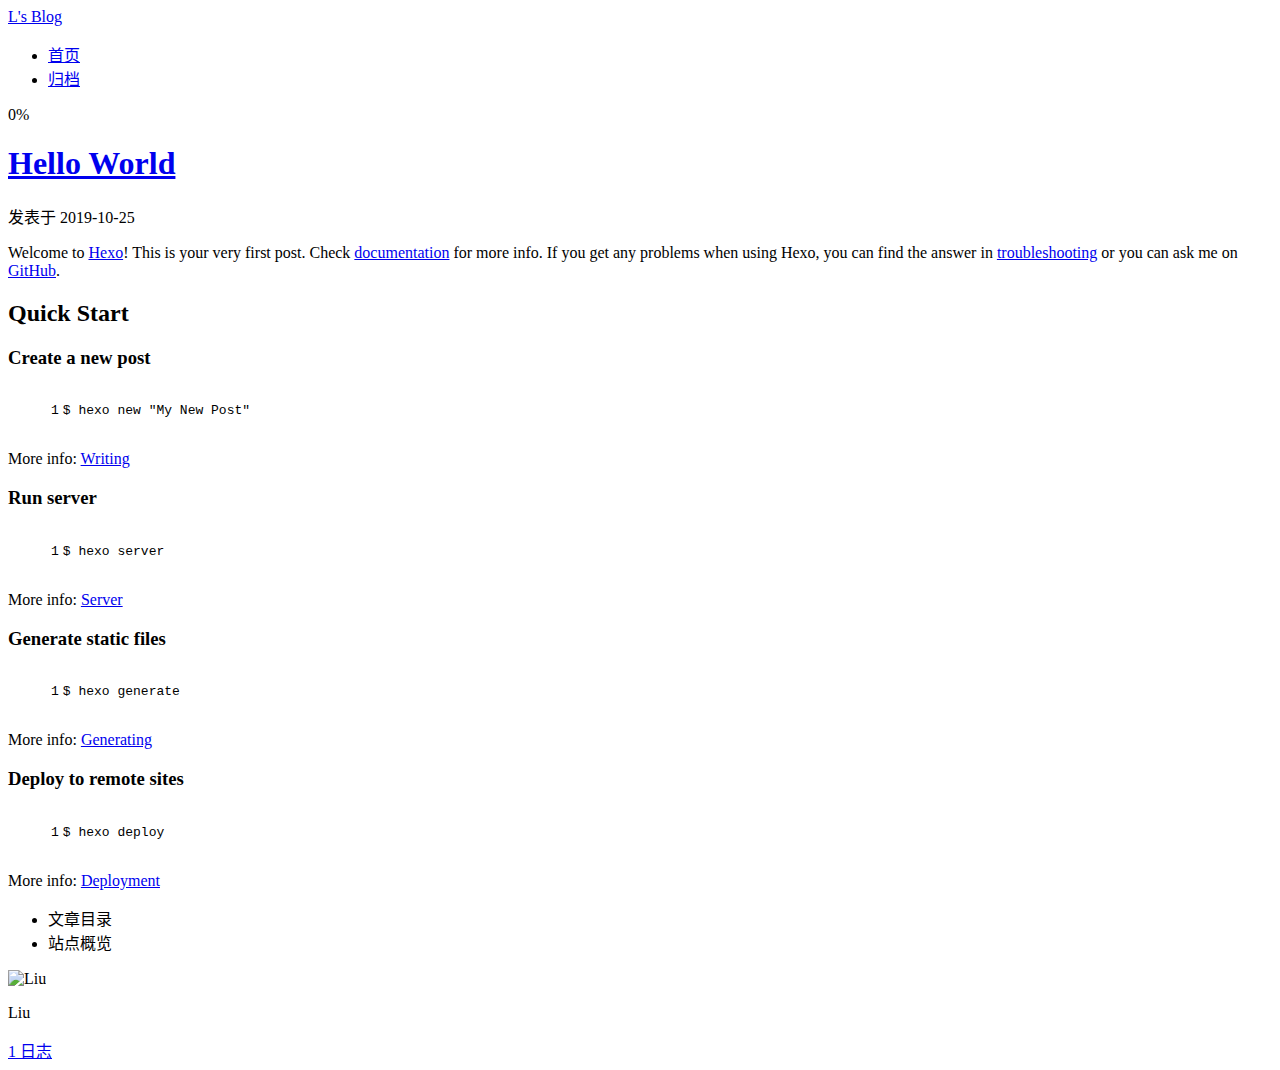
==== commit 8867ddab: "Site updated: 2019-10-25 19:43:12" ====
--- a/index.html
+++ b/index.html
@@ -1,187 +1,365 @@
 <!DOCTYPE html>
-<html>
+<html lang="zh-CN">
 <head>
-  <meta charset="utf-8">
-  
-
-  
-  <title>L&#39;s Blog</title>
-  <meta name="viewport" content="width=device-width, initial-scale=1, maximum-scale=1">
+  <meta charset="UTF-8">
+<meta name="viewport" content="width=device-width, initial-scale=1, maximum-scale=2">
+<meta name="theme-color" content="#222">
+<meta name="generator" content="Hexo 4.0.0">
+  <link rel="apple-touch-icon" sizes="180x180" href="/LBlog.github.io/images/apple-touch-icon-next.png">
+  <link rel="icon" type="image/png" sizes="32x32" href="/LBlog.github.io/images/favicon-32x32-next.png">
+  <link rel="icon" type="image/png" sizes="16x16" href="/LBlog.github.io/images/favicon-16x16-next.png">
+  <link rel="mask-icon" href="/LBlog.github.io/images/logo.svg" color="#222">
+
+<link rel="stylesheet" href="/LBlog.github.io/css/main.css">
+
+
+<link rel="stylesheet" href="/LBlog.github.io/lib/font-awesome/css/font-awesome.min.css">
+
+
+<script id="hexo-configurations">
+  var NexT = window.NexT || {};
+  var CONFIG = {
+    root: '/LBlog.github.io/',
+    scheme: 'Muse',
+    version: '7.4.2',
+    exturl: false,
+    sidebar: {"position":"left","display":"post","offset":12,"onmobile":false},
+    copycode: {"enable":false,"show_result":false,"style":null},
+    back2top: {"enable":true,"sidebar":false,"scrollpercent":false},
+    bookmark: {"enable":false,"color":"#222","save":"auto"},
+    fancybox: false,
+    mediumzoom: false,
+    lazyload: false,
+    pangu: false,
+    algolia: {
+      appID: '',
+      apiKey: '',
+      indexName: '',
+      hits: {"per_page":10},
+      labels: {"input_placeholder":"Search for Posts","hits_empty":"We didn't find any results for the search: ${query}","hits_stats":"${hits} results found in ${time} ms"}
+    },
+    localsearch: {"enable":false,"trigger":"auto","top_n_per_article":1,"unescape":false,"preload":false},
+    path: '',
+    motion: {"enable":true,"async":false,"transition":{"post_block":"fadeIn","post_header":"slideDownIn","post_body":"slideDownIn","coll_header":"slideLeftIn","sidebar":"slideUpIn"}},
+    translation: {
+      copy_button: '复制',
+      copy_success: '复制成功',
+      copy_failure: '复制失败'
+    },
+    sidebarPadding: 40
+  };
+</script>
+
   <meta property="og:type" content="website">
 <meta property="og:title" content="L&#39;s Blog">
-<meta property="og:url" content="http:&#x2F;&#x2F;lblog.github.io&#x2F;index.html">
+<meta property="og:url" content="https:&#x2F;&#x2F;lyp694096417.github.io&#x2F;LBlog.github.io&#x2F;index.html">
 <meta property="og:site_name" content="L&#39;s Blog">
 <meta property="og:locale" content="zh-CN">
 <meta name="twitter:card" content="summary">
-  
-    <link rel="alternate" href="/LBlog.github.io/atom.xml" title="L&#39;s Blog" type="application/atom+xml">
-  
-  
-    <link rel="icon" href="/favicon.png">
-  
-  
-    <link href="//fonts.googleapis.com/css?family=Source+Code+Pro" rel="stylesheet" type="text/css">
-  
-  <link rel="stylesheet" href="/LBlog.github.io/css/style.css">
+
+<link rel="canonical" href="https://lyp694096417.github.io/LBlog.github.io/">
+
+
+<script id="page-configurations">
+  // https://hexo.io/docs/variables.html
+  CONFIG.page = {
+    sidebar: "",
+    isHome: true,
+    isPost: false,
+    isPage: false,
+    isArchive: false
+  };
+</script>
+
+  <title>L's Blog</title>
+  
+
+
+
+
+
+
+
+
+  <noscript>
+  <style>
+  .use-motion .brand,
+  .use-motion .menu-item,
+  .sidebar-inner,
+  .use-motion .post-block,
+  .use-motion .pagination,
+  .use-motion .comments,
+  .use-motion .post-header,
+  .use-motion .post-body,
+  .use-motion .collection-header { opacity: initial; }
+
+  .use-motion .site-title,
+  .use-motion .site-subtitle {
+    opacity: initial;
+    top: initial;
+  }
+
+  .use-motion .logo-line-before i { left: initial; }
+  .use-motion .logo-line-after i { right: initial; }
+  </style>
+</noscript>
+
 </head>
 
-<body>
-  <div id="container">
-    <div id="wrap">
-      <header id="header">
-  <div id="banner"></div>
-  <div id="header-outer" class="outer">
-    <div id="header-title" class="inner">
-      <h1 id="logo-wrap">
-        <a href="/LBlog.github.io/" id="logo">L&#39;s Blog</a>
-      </h1>
+<body itemscope itemtype="http://schema.org/WebPage">
+  <div class="container use-motion">
+    <div class="headband"></div>
+
+    <header class="header" itemscope itemtype="http://schema.org/WPHeader">
+      <div class="header-inner"><div class="site-brand-container">
+  <div class="site-meta">
+
+    <div>
+      <a href="/LBlog.github.io/" class="brand" rel="start">
+        <span class="logo-line-before"><i></i></span>
+        <span class="site-title">L's Blog</span>
+        <span class="logo-line-after"><i></i></span>
+      </a>
+    </div>
+  </div>
+
+  <div class="site-nav-toggle">
+    <div class="toggle" aria-label="切换导航栏">
+      <span class="toggle-line toggle-line-first"></span>
+      <span class="toggle-line toggle-line-middle"></span>
+      <span class="toggle-line toggle-line-last"></span>
+    </div>
+  </div>
+</div>
+
+
+<nav class="site-nav">
+  
+  <ul id="menu" class="menu">
+        <li class="menu-item menu-item-home">
+
+    <a href="/LBlog.github.io/" rel="section"><i class="fa fa-fw fa-home"></i>首页</a>
+
+  </li>
+        <li class="menu-item menu-item-archives">
+
+    <a href="/LBlog.github.io/archives/" rel="section"><i class="fa fa-fw fa-archive"></i>归档</a>
+
+  </li>
+  </ul>
+
+</nav>
+</div>
+    </header>
+
+    
+  <div class="back-to-top">
+    <i class="fa fa-arrow-up"></i>
+    <span>0%</span>
+  </div>
+
+
+    <main class="main">
+      <div class="main-inner">
+        <div class="content-wrap">
+          
+
+          <div class="content">
+            
+
+  <div class="posts-expand">
+        
+  
+  
+  <article itemscope itemtype="http://schema.org/Article" class="post-block home" lang="zh-CN">
+    <link itemprop="mainEntityOfPage" href="https://lyp694096417.github.io/LBlog.github.io/LBlog.github.io/2019/10/25/hello-world/">
+
+    <span hidden itemprop="author" itemscope itemtype="http://schema.org/Person">
+      <meta itemprop="image" content="/LBlog.github.io/images/avatar.gif">
+      <meta itemprop="name" content="Liu">
+      <meta itemprop="description" content="">
+    </span>
+
+    <span hidden itemprop="publisher" itemscope itemtype="http://schema.org/Organization">
+      <meta itemprop="name" content="L's Blog">
+    </span>
+      <header class="post-header">
+        <h1 class="post-title" itemprop="name headline">
+          
+            <a href="/LBlog.github.io/2019/10/25/hello-world/" class="post-title-link" itemprop="url">Hello World</a>
+        </h1>
+
+        <div class="post-meta">
+            <span class="post-meta-item">
+              <span class="post-meta-item-icon">
+                <i class="fa fa-calendar-o"></i>
+              </span>
+              <span class="post-meta-item-text">发表于</span>
+
+              <time title="创建时间：2019-10-25 15:14:38" itemprop="dateCreated datePublished" datetime="2019-10-25T15:14:38+08:00">2019-10-25</time>
+            </span>
+
+          
+
+        </div>
+      </header>
+
+    
+    
+    
+    <div class="post-body" itemprop="articleBody">
+
+      
+          <p>Welcome to <a href="https://hexo.io/" target="_blank" rel="noopener">Hexo</a>! This is your very first post. Check <a href="https://hexo.io/docs/" target="_blank" rel="noopener">documentation</a> for more info. If you get any problems when using Hexo, you can find the answer in <a href="https://hexo.io/docs/troubleshooting.html" target="_blank" rel="noopener">troubleshooting</a> or you can ask me on <a href="https://github.com/hexojs/hexo/issues" target="_blank" rel="noopener">GitHub</a>.</p>
+<h2 id="Quick-Start"><a href="#Quick-Start" class="headerlink" title="Quick Start"></a>Quick Start</h2><h3 id="Create-a-new-post"><a href="#Create-a-new-post" class="headerlink" title="Create a new post"></a>Create a new post</h3><figure class="highlight bash"><table><tr><td class="gutter"><pre><span class="line">1</span><br></pre></td><td class="code"><pre><span class="line">$ hexo new <span class="string">"My New Post"</span></span><br></pre></td></tr></table></figure>
+
+<p>More info: <a href="https://hexo.io/docs/writing.html" target="_blank" rel="noopener">Writing</a></p>
+<h3 id="Run-server"><a href="#Run-server" class="headerlink" title="Run server"></a>Run server</h3><figure class="highlight bash"><table><tr><td class="gutter"><pre><span class="line">1</span><br></pre></td><td class="code"><pre><span class="line">$ hexo server</span><br></pre></td></tr></table></figure>
+
+<p>More info: <a href="https://hexo.io/docs/server.html" target="_blank" rel="noopener">Server</a></p>
+<h3 id="Generate-static-files"><a href="#Generate-static-files" class="headerlink" title="Generate static files"></a>Generate static files</h3><figure class="highlight bash"><table><tr><td class="gutter"><pre><span class="line">1</span><br></pre></td><td class="code"><pre><span class="line">$ hexo generate</span><br></pre></td></tr></table></figure>
+
+<p>More info: <a href="https://hexo.io/docs/generating.html" target="_blank" rel="noopener">Generating</a></p>
+<h3 id="Deploy-to-remote-sites"><a href="#Deploy-to-remote-sites" class="headerlink" title="Deploy to remote sites"></a>Deploy to remote sites</h3><figure class="highlight bash"><table><tr><td class="gutter"><pre><span class="line">1</span><br></pre></td><td class="code"><pre><span class="line">$ hexo deploy</span><br></pre></td></tr></table></figure>
+
+<p>More info: <a href="https://hexo.io/docs/deployment.html" target="_blank" rel="noopener">Deployment</a></p>
+
       
     </div>
-    <div id="header-inner" class="inner">
-      <nav id="main-nav">
-        <a id="main-nav-toggle" class="nav-icon"></a>
-        
-          <a class="main-nav-link" href="/LBlog.github.io/">Home</a>
-        
-          <a class="main-nav-link" href="/LBlog.github.io/archives">Archives</a>
-        
-      </nav>
-      <nav id="sub-nav">
-        
-          <a id="nav-rss-link" class="nav-icon" href="/LBlog.github.io/atom.xml" title="RSS Feed"></a>
-        
-        <a id="nav-search-btn" class="nav-icon" title="搜索"></a>
-      </nav>
-      <div id="search-form-wrap">
-        <form action="//google.com/search" method="get" accept-charset="UTF-8" class="search-form"><input type="search" name="q" class="search-form-input" placeholder="Search"><button type="submit" class="search-form-submit">&#xF002;</button><input type="hidden" name="sitesearch" value="http://LBlog.github.io"></form>
-      </div>
+
+    
+    
+    
+      <footer class="post-footer">
+        <div class="post-eof"></div>
+      </footer>
+  </article>
+  
+  
+  
+
+  </div>
+
+  
+
+
+
+          </div>
+          
+
+        </div>
+          
+  
+  <div class="toggle sidebar-toggle">
+    <span class="toggle-line toggle-line-first"></span>
+    <span class="toggle-line toggle-line-middle"></span>
+    <span class="toggle-line toggle-line-last"></span>
+  </div>
+
+  <aside class="sidebar">
+    <div class="sidebar-inner">
+
+      <ul class="sidebar-nav motion-element">
+        <li class="sidebar-nav-toc">
+          文章目录
+        </li>
+        <li class="sidebar-nav-overview">
+          站点概览
+        </li>
+      </ul>
+
+      <!--noindex-->
+      <div class="post-toc-wrap sidebar-panel">
+      </div>
+      <!--/noindex-->
+
+      <div class="site-overview-wrap sidebar-panel">
+        <div class="site-author motion-element" itemprop="author" itemscope itemtype="http://schema.org/Person">
+  <img class="site-author-image" itemprop="image" alt="Liu"
+    src="/LBlog.github.io/images/avatar.gif">
+  <p class="site-author-name" itemprop="name">Liu</p>
+  <div class="site-description" itemprop="description"></div>
+</div>
+<div class="site-state-wrap motion-element">
+  <nav class="site-state">
+      <div class="site-state-item site-state-posts">
+          <a href="/LBlog.github.io/archives/">
+        
+          <span class="site-state-item-count">1</span>
+          <span class="site-state-item-name">日志</span>
+        </a>
+      </div>
+  </nav>
+</div>
+
+
+
+      </div>
+
     </div>
-  </div>
-</header>
-      <div class="outer">
-        <section id="main">
-  
-    <article id="post-hello-world" class="article article-type-post" itemscope itemprop="blogPost">
-  <div class="article-meta">
-    <a href="/LBlog.github.io/2019/10/25/hello-world/" class="article-date">
-  <time datetime="2019-10-25T07:14:38.731Z" itemprop="datePublished">2019-10-25</time>
-</a>
-    
-  </div>
-  <div class="article-inner">
-    
-    
-      <header class="article-header">
-        
-  
-    <h1 itemprop="name">
-      <a class="article-title" href="/LBlog.github.io/2019/10/25/hello-world/">Hello World</a>
-    </h1>
-  
-
-      </header>
-    
-    <div class="article-entry" itemprop="articleBody">
-      
-        <p>Welcome to <a href="https://hexo.io/" target="_blank" rel="noopener">Hexo</a>! This is your very first post. Check <a href="https://hexo.io/docs/" target="_blank" rel="noopener">documentation</a> for more info. If you get any problems when using Hexo, you can find the answer in <a href="https://hexo.io/docs/troubleshooting.html" target="_blank" rel="noopener">troubleshooting</a> or you can ask me on <a href="https://github.com/hexojs/hexo/issues" target="_blank" rel="noopener">GitHub</a>.</p>
-<h2 id="Quick-Start"><a href="#Quick-Start" class="headerlink" title="Quick Start"></a>Quick Start</h2><h3 id="Create-a-new-post"><a href="#Create-a-new-post" class="headerlink" title="Create a new post"></a>Create a new post</h3><figure class="highlight bash"><table><tr><td class="gutter"><pre><span class="line">1</span><br></pre></td><td class="code"><pre><span class="line">$ hexo new <span class="string">"My New Post"</span></span><br></pre></td></tr></table></figure>
-
-<p>More info: <a href="https://hexo.io/docs/writing.html" target="_blank" rel="noopener">Writing</a></p>
-<h3 id="Run-server"><a href="#Run-server" class="headerlink" title="Run server"></a>Run server</h3><figure class="highlight bash"><table><tr><td class="gutter"><pre><span class="line">1</span><br></pre></td><td class="code"><pre><span class="line">$ hexo server</span><br></pre></td></tr></table></figure>
-
-<p>More info: <a href="https://hexo.io/docs/server.html" target="_blank" rel="noopener">Server</a></p>
-<h3 id="Generate-static-files"><a href="#Generate-static-files" class="headerlink" title="Generate static files"></a>Generate static files</h3><figure class="highlight bash"><table><tr><td class="gutter"><pre><span class="line">1</span><br></pre></td><td class="code"><pre><span class="line">$ hexo generate</span><br></pre></td></tr></table></figure>
-
-<p>More info: <a href="https://hexo.io/docs/generating.html" target="_blank" rel="noopener">Generating</a></p>
-<h3 id="Deploy-to-remote-sites"><a href="#Deploy-to-remote-sites" class="headerlink" title="Deploy to remote sites"></a>Deploy to remote sites</h3><figure class="highlight bash"><table><tr><td class="gutter"><pre><span class="line">1</span><br></pre></td><td class="code"><pre><span class="line">$ hexo deploy</span><br></pre></td></tr></table></figure>
-
-<p>More info: <a href="https://hexo.io/docs/deployment.html" target="_blank" rel="noopener">Deployment</a></p>
-
-      
-    </div>
-    <footer class="article-footer">
-      <a data-url="http://lblog.github.io/2019/10/25/hello-world/" data-id="ck25wd83a000058u612v52dkt" class="article-share-link">Share</a>
-      
-      
+  </aside>
+  <div id="sidebar-dimmer"></div>
+
+
+      </div>
+    </main>
+
+    <footer class="footer">
+      <div class="footer-inner">
+        
+
+        
+
+
+
+
+
+
+
+
+
+
+
+
+        
+      </div>
     </footer>
   </div>
-  
-</article>
-
-
-  
-
-
-</section>
-        
-          <aside id="sidebar">
-  
-    
-
-  
-    
-
-  
-    
-  
-    
-  <div class="widget-wrap">
-    <h3 class="widget-title">归档</h3>
-    <div class="widget">
-      <ul class="archive-list"><li class="archive-list-item"><a class="archive-list-link" href="/LBlog.github.io/archives/2019/10/">十月 2019</a></li></ul>
-    </div>
-  </div>
-
-
-  
-    
-  <div class="widget-wrap">
-    <h3 class="widget-title">最新文章</h3>
-    <div class="widget">
-      <ul>
-        
-          <li>
-            <a href="/LBlog.github.io/2019/10/25/hello-world/">Hello World</a>
-          </li>
-        
-      </ul>
-    </div>
-  </div>
-
-  
-</aside>
-        
-      </div>
-      <footer id="footer">
-  
-  <div class="outer">
-    <div id="footer-info" class="inner">
-      &copy; 2019 Liu<br>
-      Powered by <a href="http://hexo.io/" target="_blank">Hexo</a>
-    </div>
-  </div>
-</footer>
-    </div>
-    <nav id="mobile-nav">
-  
-    <a href="/LBlog.github.io/" class="mobile-nav-link">Home</a>
-  
-    <a href="/LBlog.github.io/archives" class="mobile-nav-link">Archives</a>
-  
-</nav>
-    
-
-<script src="//ajax.googleapis.com/ajax/libs/jquery/2.0.3/jquery.min.js"></script>
-
-
-  <link rel="stylesheet" href="/LBlog.github.io/fancybox/jquery.fancybox.css">
-  <script src="/LBlog.github.io/fancybox/jquery.fancybox.pack.js"></script>
-
-
-<script src="/LBlog.github.io/js/script.js"></script>
-
-
-
-  </div>
-</body>
-</html>+
+  
+  <script src="/LBlog.github.io/lib/anime.min.js"></script>
+  <script src="/LBlog.github.io/lib/velocity/velocity.min.js"></script>
+  <script src="/LBlog.github.io/lib/velocity/velocity.ui.min.js"></script>
+<script src="/LBlog.github.io/js/utils.js"></script><script src="/LBlog.github.io/js/motion.js"></script>
+<script src="/LBlog.github.io/js/schemes/muse.js"></script>
+<script src="/LBlog.github.io/js/next-boot.js"></script>
+
+
+
+  
+
+
+
+
+
+
+
+
+
+
+
+
+
+
+
+
+
+
+  
+
+  
+
+  
+
+<script src="/LBlog.github.io/live2dw/lib/L2Dwidget.min.js?094cbace49a39548bed64abff5988b05"></script><script>L2Dwidget.init({"pluginRootPath":"live2dw/","pluginJsPath":"lib/","pluginModelPath":"assets/","tagMode":false,"log":false,"model":{"jsonPath":"/LBlog.github.io/live2dw/assets/wanko.model.json"},"display":{"position":"right","width":150,"height":300},"mobile":{"show":true}});</script></body>
+</html>
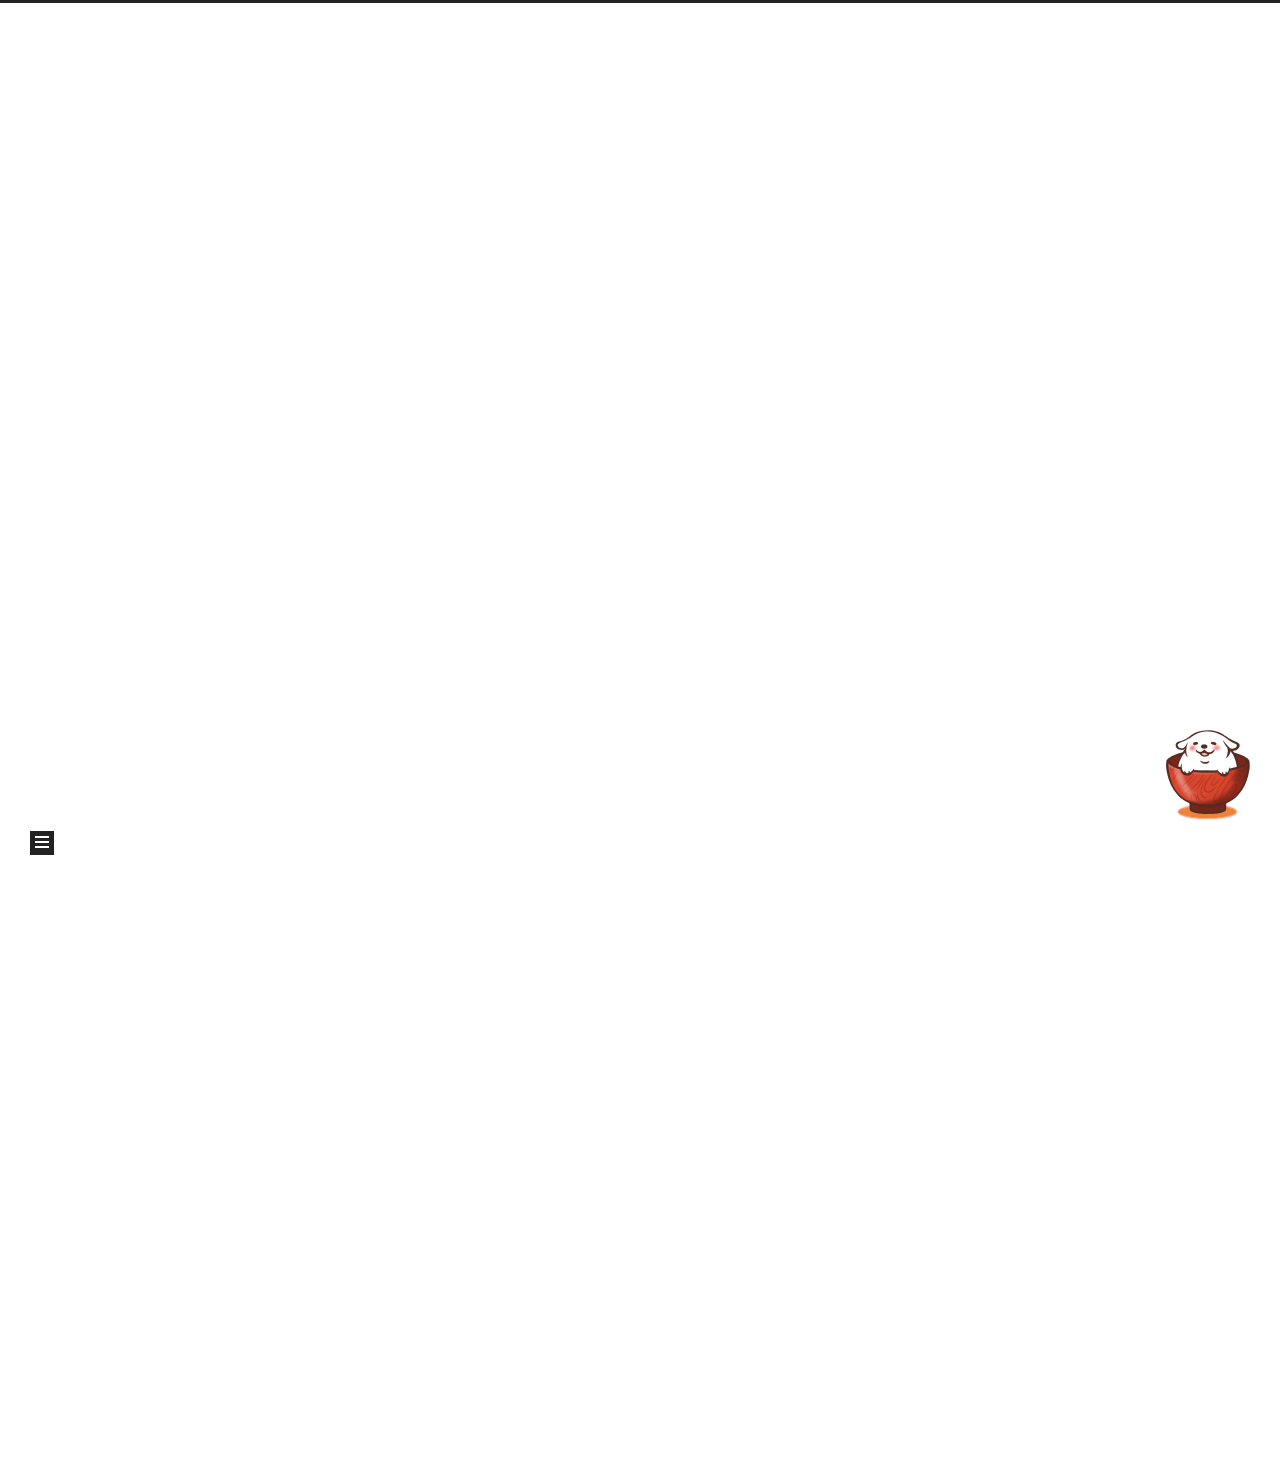
==== commit 6bb7d3b4: "Site updated: 2020-01-14 19:17:04" ====
--- a/index.html
+++ b/index.html
@@ -5,21 +5,21 @@
 <meta name="viewport" content="width=device-width, initial-scale=1, maximum-scale=2">
 <meta name="theme-color" content="#222">
 <meta name="generator" content="Hexo 4.0.0">
-  <link rel="apple-touch-icon" sizes="180x180" href="/LBlog.github.io/images/apple-touch-icon-next.png">
-  <link rel="icon" type="image/png" sizes="32x32" href="/LBlog.github.io/images/favicon-32x32-next.png">
-  <link rel="icon" type="image/png" sizes="16x16" href="/LBlog.github.io/images/favicon-16x16-next.png">
-  <link rel="mask-icon" href="/LBlog.github.io/images/logo.svg" color="#222">
-
-<link rel="stylesheet" href="/LBlog.github.io/css/main.css">
-
-
-<link rel="stylesheet" href="/LBlog.github.io/lib/font-awesome/css/font-awesome.min.css">
+  <link rel="apple-touch-icon" sizes="180x180" href="/images/apple-touch-icon-next.png">
+  <link rel="icon" type="image/png" sizes="32x32" href="/images/favicon-32x32-next.png">
+  <link rel="icon" type="image/png" sizes="16x16" href="/images/favicon-16x16-next.png">
+  <link rel="mask-icon" href="/images/logo.svg" color="#222">
+
+<link rel="stylesheet" href="/css/main.css">
+
+
+<link rel="stylesheet" href="/lib/font-awesome/css/font-awesome.min.css">
 
 
 <script id="hexo-configurations">
   var NexT = window.NexT || {};
   var CONFIG = {
-    root: '/LBlog.github.io/',
+    root: '/',
     scheme: 'Muse',
     version: '7.4.2',
     exturl: false,
@@ -52,12 +52,12 @@
 
   <meta property="og:type" content="website">
 <meta property="og:title" content="L&#39;s Blog">
-<meta property="og:url" content="https:&#x2F;&#x2F;lyp694096417.github.io&#x2F;LBlog.github.io&#x2F;index.html">
+<meta property="og:url" content="https:&#x2F;&#x2F;lyp694096417.github.io&#x2F;index.html">
 <meta property="og:site_name" content="L&#39;s Blog">
 <meta property="og:locale" content="zh-CN">
 <meta name="twitter:card" content="summary">
 
-<link rel="canonical" href="https://lyp694096417.github.io/LBlog.github.io/">
+<link rel="canonical" href="https://lyp694096417.github.io/">
 
 
 <script id="page-configurations">
@@ -115,7 +115,7 @@
   <div class="site-meta">
 
     <div>
-      <a href="/LBlog.github.io/" class="brand" rel="start">
+      <a href="/" class="brand" rel="start">
         <span class="logo-line-before"><i></i></span>
         <span class="site-title">L's Blog</span>
         <span class="logo-line-after"><i></i></span>
@@ -138,12 +138,12 @@
   <ul id="menu" class="menu">
         <li class="menu-item menu-item-home">
 
-    <a href="/LBlog.github.io/" rel="section"><i class="fa fa-fw fa-home"></i>首页</a>
+    <a href="/" rel="section"><i class="fa fa-fw fa-home"></i>首页</a>
 
   </li>
         <li class="menu-item menu-item-archives">
 
-    <a href="/LBlog.github.io/archives/" rel="section"><i class="fa fa-fw fa-archive"></i>归档</a>
+    <a href="/archives/" rel="section"><i class="fa fa-fw fa-archive"></i>归档</a>
 
   </li>
   </ul>
@@ -172,10 +172,10 @@
   
   
   <article itemscope itemtype="http://schema.org/Article" class="post-block home" lang="zh-CN">
-    <link itemprop="mainEntityOfPage" href="https://lyp694096417.github.io/LBlog.github.io/LBlog.github.io/2019/10/25/hello-world/">
+    <link itemprop="mainEntityOfPage" href="https://lyp694096417.github.io/2019/10/25/hello-world/">
 
     <span hidden itemprop="author" itemscope itemtype="http://schema.org/Person">
-      <meta itemprop="image" content="/LBlog.github.io/images/avatar.gif">
+      <meta itemprop="image" content="/images/avatar.gif">
       <meta itemprop="name" content="Liu">
       <meta itemprop="description" content="">
     </span>
@@ -186,7 +186,7 @@
       <header class="post-header">
         <h1 class="post-title" itemprop="name headline">
           
-            <a href="/LBlog.github.io/2019/10/25/hello-world/" class="post-title-link" itemprop="url">Hello World</a>
+            <a href="/2019/10/25/hello-world/" class="post-title-link" itemprop="url">Hello World</a>
         </h1>
 
         <div class="post-meta">
@@ -276,14 +276,14 @@
       <div class="site-overview-wrap sidebar-panel">
         <div class="site-author motion-element" itemprop="author" itemscope itemtype="http://schema.org/Person">
   <img class="site-author-image" itemprop="image" alt="Liu"
-    src="/LBlog.github.io/images/avatar.gif">
+    src="/images/avatar.gif">
   <p class="site-author-name" itemprop="name">Liu</p>
   <div class="site-description" itemprop="description"></div>
 </div>
 <div class="site-state-wrap motion-element">
   <nav class="site-state">
       <div class="site-state-item site-state-posts">
-          <a href="/LBlog.github.io/archives/">
+          <a href="/archives/">
         
           <span class="site-state-item-count">1</span>
           <span class="site-state-item-name">日志</span>
@@ -327,39 +327,39 @@
   </div>
 
   
-  <script src="/LBlog.github.io/lib/anime.min.js"></script>
-  <script src="/LBlog.github.io/lib/velocity/velocity.min.js"></script>
-  <script src="/LBlog.github.io/lib/velocity/velocity.ui.min.js"></script>
-<script src="/LBlog.github.io/js/utils.js"></script><script src="/LBlog.github.io/js/motion.js"></script>
-<script src="/LBlog.github.io/js/schemes/muse.js"></script>
-<script src="/LBlog.github.io/js/next-boot.js"></script>
-
-
-
-  
-
-
-
-
-
-
-
-
-
-
-
-
-
-
-
-
-
-
-  
-
-  
-
-  
-
-<script src="/LBlog.github.io/live2dw/lib/L2Dwidget.min.js?094cbace49a39548bed64abff5988b05"></script><script>L2Dwidget.init({"pluginRootPath":"live2dw/","pluginJsPath":"lib/","pluginModelPath":"assets/","tagMode":false,"log":false,"model":{"jsonPath":"/LBlog.github.io/live2dw/assets/wanko.model.json"},"display":{"position":"right","width":150,"height":300},"mobile":{"show":true}});</script></body>
+  <script src="/lib/anime.min.js"></script>
+  <script src="/lib/velocity/velocity.min.js"></script>
+  <script src="/lib/velocity/velocity.ui.min.js"></script>
+<script src="/js/utils.js"></script><script src="/js/motion.js"></script>
+<script src="/js/schemes/muse.js"></script>
+<script src="/js/next-boot.js"></script>
+
+
+
+  
+
+
+
+
+
+
+
+
+
+
+
+
+
+
+
+
+
+
+  
+
+  
+
+  
+
+<script src="/live2dw/lib/L2Dwidget.min.js?094cbace49a39548bed64abff5988b05"></script><script>L2Dwidget.init({"pluginRootPath":"live2dw/","pluginJsPath":"lib/","pluginModelPath":"assets/","tagMode":false,"log":false,"model":{"jsonPath":"/live2dw/assets/wanko.model.json"},"display":{"position":"right","width":150,"height":300},"mobile":{"show":true}});</script></body>
 </html>
--- a/css/main.css
+++ b/css/main.css
@@ -0,0 +1,2255 @@
+html {
+  line-height: 1.15; /* 1 */
+  -webkit-text-size-adjust: 100%; /* 2 */
+}
+body {
+  margin: 0;
+}
+main {
+  display: block;
+}
+h1 {
+  font-size: 2em;
+  margin: 0.67em 0;
+}
+hr {
+  box-sizing: content-box; /* 1 */
+  height: 0; /* 1 */
+  overflow: visible; /* 2 */
+}
+pre {
+  font-family: monospace, monospace; /* 1 */
+  font-size: 1em; /* 2 */
+}
+a {
+  background: transparent;
+}
+abbr[title] {
+  border-bottom: none; /* 1 */
+  text-decoration: underline; /* 2 */
+  text-decoration: underline dotted; /* 2 */
+}
+b,
+strong {
+  font-weight: bolder;
+}
+code,
+kbd,
+samp {
+  font-family: monospace, monospace; /* 1 */
+  font-size: 1em; /* 2 */
+}
+small {
+  font-size: 80%;
+}
+sub,
+sup {
+  font-size: 75%;
+  line-height: 0;
+  position: relative;
+  vertical-align: baseline;
+}
+sub {
+  bottom: -0.25em;
+}
+sup {
+  top: -0.5em;
+}
+img {
+  border-style: none;
+}
+button,
+input,
+optgroup,
+select,
+textarea {
+  font-family: inherit; /* 1 */
+  font-size: 100%; /* 1 */
+  line-height: 1.15; /* 1 */
+  margin: 0; /* 2 */
+}
+button,
+input {
+/* 1 */
+  overflow: visible;
+}
+button,
+select {
+/* 1 */
+  text-transform: none;
+}
+button,
+[type='button'],
+[type='reset'],
+[type='submit'] {
+  -webkit-appearance: button;
+}
+button::-moz-focus-inner,
+[type='button']::-moz-focus-inner,
+[type='reset']::-moz-focus-inner,
+[type='submit']::-moz-focus-inner {
+  border-style: none;
+  padding: 0;
+}
+button:-moz-focusring,
+[type='button']:-moz-focusring,
+[type='reset']:-moz-focusring,
+[type='submit']:-moz-focusring {
+  outline: 1px dotted ButtonText;
+}
+fieldset {
+  padding: 0.35em 0.75em 0.625em;
+}
+legend {
+  box-sizing: border-box; /* 1 */
+  color: inherit; /* 2 */
+  display: table; /* 1 */
+  max-width: 100%; /* 1 */
+  padding: 0; /* 3 */
+  white-space: normal; /* 1 */
+}
+progress {
+  vertical-align: baseline;
+}
+textarea {
+  overflow: auto;
+}
+[type='checkbox'],
+[type='radio'] {
+  box-sizing: border-box; /* 1 */
+  padding: 0; /* 2 */
+}
+[type='number']::-webkit-inner-spin-button,
+[type='number']::-webkit-outer-spin-button {
+  height: auto;
+}
+[type='search'] {
+  outline-offset: -2px; /* 2 */
+  -webkit-appearance: textfield; /* 1 */
+}
+[type='search']::-webkit-search-decoration {
+  -webkit-appearance: none;
+}
+::-webkit-file-upload-button {
+  font: inherit; /* 2 */
+  -webkit-appearance: button; /* 1 */
+}
+details {
+  display: block;
+}
+summary {
+  display: list-item;
+}
+template {
+  display: none;
+}
+[hidden] {
+  display: none;
+}
+::selection {
+  background: #262a30;
+  color: #fff;
+}
+html,
+body {
+  height: 100%;
+}
+body {
+  background: #fff;
+  color: #555;
+  font-family: 'Lato', "PingFang SC", "Microsoft YaHei", sans-serif;
+  font-size: 1em;
+  line-height: 2;
+}
+@media (max-width: 991px) {
+  body {
+    padding-left: 0 !important;
+    padding-right: 0 !important;
+  }
+}
+h1,
+h2,
+h3,
+h4,
+h5,
+h6 {
+  font-family: 'Lato', "PingFang SC", "Microsoft YaHei", sans-serif;
+  font-weight: bold;
+  line-height: 1.5;
+  margin: 20px 0 15px;
+  padding: 0;
+}
+h1 {
+  font-size: 1.5em;
+}
+h2 {
+  font-size: 1.375em;
+}
+h3 {
+  font-size: 1.25em;
+}
+h4 {
+  font-size: 1.125em;
+}
+h5 {
+  font-size: 1em;
+}
+h6 {
+  font-size: 0.875em;
+}
+p {
+  margin: 0 0 20px 0;
+}
+a,
+span.exturl {
+  overflow-wrap: break-word;
+  word-wrap: break-word;
+  border-bottom: 1px solid #999;
+  color: #555;
+  outline: 0;
+  text-decoration: none;
+  cursor: pointer;
+}
+a:hover,
+span.exturl:hover {
+  border-bottom-color: #222;
+  color: #222;
+}
+iframe,
+img,
+video {
+  display: block;
+  margin-left: auto;
+  margin-right: auto;
+  max-width: 100%;
+}
+hr {
+  background-color: #ddd;
+  background-image: repeating-linear-gradient(-45deg, #fff, #fff 4px, transparent 4px, transparent 8px);
+  border: 0;
+  height: 3px;
+  margin: 40px 0;
+}
+blockquote {
+  border-left: 4px solid #ddd;
+  color: #666;
+  margin: 0;
+  padding: 0 15px;
+}
+blockquote cite::before {
+  content: '-';
+  padding: 0 5px;
+}
+dt {
+  font-weight: 700;
+}
+dd {
+  margin: 0;
+  padding: 0;
+}
+kbd {
+  background-color: #f5f5f5;
+  background-image: linear-gradient(#eee, #fff, #eee);
+  border: 1px solid #ccc;
+  border-radius: 0.2em;
+  box-shadow: 0.1em 0.1em 0.2em rgba(0,0,0,0.1);
+  font-family: inherit;
+  padding: 0.1em 0.3em;
+  white-space: nowrap;
+}
+.table-container {
+  -webkit-overflow-scrolling: touch;
+  overflow: auto;
+}
+table {
+  border-collapse: collapse;
+  border-spacing: 0;
+  font-size: 0.875em;
+  margin: 0 0 20px 0;
+  width: 100%;
+}
+table > tbody > tr:nth-of-type(odd) {
+  background: #f9f9f9;
+}
+table > tbody > tr:hover {
+  background: #f5f5f5;
+}
+caption,
+th,
+td {
+  font-weight: normal;
+  padding: 8px;
+  text-align: left;
+  vertical-align: middle;
+}
+th,
+td {
+  border: 1px solid #ddd;
+  border-bottom: 3px solid #ddd;
+}
+th {
+  font-weight: 700;
+  padding-bottom: 10px;
+}
+td {
+  border-bottom-width: 1px;
+}
+.btn {
+  background: #222;
+  border: 2px solid #222;
+  border-radius: 0;
+  color: #fff;
+  display: inline-block;
+  font-size: 0.875em;
+  line-height: 2;
+  padding: 0 20px;
+  text-decoration: none;
+  transition-property: background-color;
+  transition-delay: 0s;
+  transition-duration: 0.2s;
+  transition-timing-function: ease-in-out;
+}
+.btn:hover {
+  background: #fff;
+  border-color: #222;
+  color: #222;
+}
+.btn + .btn {
+  margin: 0 0 8px 8px;
+}
+.btn .fa-fw {
+  text-align: left;
+  width: 1.285714285714286em;
+}
+.toggle {
+  line-height: 0;
+}
+.toggle .toggle-line {
+  background: #fff;
+  display: inline-block;
+  height: 2px;
+  left: 0;
+  position: relative;
+  top: 0;
+  transition: all 0.4s;
+  vertical-align: top;
+  width: 100%;
+}
+.toggle .toggle-line:not(:first-child) {
+  margin-top: 3px;
+}
+.toggle.toggle-arrow .toggle-line-first {
+  left: 50%;
+  top: 2px;
+  transform: rotate(45deg);
+  width: 50%;
+}
+.toggle.toggle-arrow .toggle-line-middle {
+  left: 2px;
+  width: 90%;
+}
+.toggle.toggle-arrow .toggle-line-last {
+  left: 50%;
+  top: -2px;
+  transform: rotate(-45deg);
+  width: 50%;
+}
+.toggle.toggle-close .toggle-line-first {
+  transform: rotate(-45deg);
+  top: 5px;
+}
+.toggle.toggle-close .toggle-line-middle {
+  opacity: 0;
+}
+.toggle.toggle-close .toggle-line-last {
+  transform: rotate(45deg);
+  top: -5px;
+}
+pre,
+.highlight {
+  background: #f7f7f7;
+  color: #4d4d4c;
+  line-height: 1.6;
+  margin: 0 auto 20px;
+}
+pre,
+code {
+  font-family: consolas, Menlo, monospace, "PingFang SC", "Microsoft YaHei";
+}
+code {
+  background: #eee;
+  border-radius: 3px;
+  color: #555;
+  padding: 2px 4px;
+  overflow-wrap: break-word;
+  word-wrap: break-word;
+}
+pre {
+  overflow: auto;
+  padding: 10px;
+}
+pre code {
+  background: none;
+  color: #4d4d4c;
+  font-size: 0.875em;
+  padding: 0;
+  text-shadow: none;
+}
+.highlight *::selection {
+  background: #d6d6d6;
+}
+.highlight pre {
+  border: 0;
+  margin: 0;
+  padding: 10px 0;
+}
+.highlight table {
+  border: 0;
+  margin: 0;
+  width: auto;
+}
+.highlight td {
+  border: 0;
+  padding: 0;
+}
+.highlight figcaption {
+  background: #eee;
+  color: #4d4d4c;
+  line-height: 1em;
+  margin: 0;
+  padding: 0.5em;
+}
+.highlight figcaption::before,
+.highlight figcaption::after {
+  content: ' ';
+  display: table;
+}
+.highlight figcaption::after {
+  clear: both;
+}
+.highlight figcaption a {
+  color: #4d4d4c;
+  float: right;
+}
+.highlight figcaption a:hover {
+  border-bottom-color: #4d4d4c;
+}
+.highlight .gutter pre {
+  background: #eff2f3;
+  color: #869194;
+  padding-left: 10px;
+  padding-right: 10px;
+  text-align: right;
+}
+.highlight .code pre {
+  background: #f7f7f7;
+  padding-left: 10px;
+  width: 100%;
+}
+.gutter {
+  -moz-user-select: none;
+  -ms-user-select: none;
+  -webkit-user-select: none;
+  user-select: none;
+}
+.gist table {
+  width: auto;
+}
+.gist table td {
+  border: 0;
+}
+pre .deletion {
+  background: #fdd;
+}
+pre .addition {
+  background: #dfd;
+}
+pre .meta {
+  color: #eab700;
+  -moz-user-select: none;
+  -ms-user-select: none;
+  -webkit-user-select: none;
+  user-select: none;
+}
+pre .comment {
+  color: #8e908c;
+}
+pre .variable,
+pre .attribute,
+pre .tag,
+pre .name,
+pre .regexp,
+pre .ruby .constant,
+pre .xml .tag .title,
+pre .xml .pi,
+pre .xml .doctype,
+pre .html .doctype,
+pre .css .id,
+pre .css .class,
+pre .css .pseudo {
+  color: #c82829;
+}
+pre .number,
+pre .preprocessor,
+pre .built_in,
+pre .builtin-name,
+pre .literal,
+pre .params,
+pre .constant,
+pre .command {
+  color: #f5871f;
+}
+pre .ruby .class .title,
+pre .css .rules .attribute,
+pre .string,
+pre .symbol,
+pre .value,
+pre .inheritance,
+pre .header,
+pre .ruby .symbol,
+pre .xml .cdata,
+pre .special,
+pre .formula {
+  color: #718c00;
+}
+pre .title,
+pre .css .hexcolor {
+  color: #3e999f;
+}
+pre .function,
+pre .python .decorator,
+pre .python .title,
+pre .ruby .function .title,
+pre .ruby .title .keyword,
+pre .perl .sub,
+pre .javascript .title,
+pre .coffeescript .title {
+  color: #4271ae;
+}
+pre .keyword,
+pre .javascript .function {
+  color: #8959a8;
+}
+.blockquote-center {
+  border-left: none;
+  margin: 40px 0;
+  padding: 0;
+  position: relative;
+  text-align: center;
+}
+.blockquote-center::before,
+.blockquote-center::after {
+  background-repeat: no-repeat;
+  background-size: 22px 22px;
+  content: ' ';
+  display: block;
+  height: 24px;
+  opacity: 0.2;
+  position: absolute;
+  width: 100%;
+}
+.blockquote-center::before {
+  background-image: url("../images/quote-l.svg");
+  background-position: 0 -6px;
+  border-top: 1px solid #ccc;
+  top: -20px;
+}
+.blockquote-center::after {
+  background-image: url("../images/quote-r.svg");
+  background-position: 100% 8px;
+  border-bottom: 1px solid #ccc;
+  bottom: -20px;
+}
+.blockquote-center p,
+.blockquote-center div {
+  text-align: center;
+}
+.post-body .group-picture img {
+  border: 0;
+  margin: 0 auto;
+  padding: 0 3px;
+}
+.post-body .group-picture-row {
+  margin-bottom: 6px;
+  overflow: hidden;
+}
+.post-body .group-picture-column {
+  float: left;
+  margin-bottom: 10px;
+}
+.post-body .label {
+  display: inline;
+  padding: 0 2px;
+}
+.post-body .label.default {
+  background: #f0f0f0;
+}
+.post-body .label.primary {
+  background: #efe6f7;
+}
+.post-body .label.info {
+  background: #e5f2f8;
+}
+.post-body .label.success {
+  background: #e7f4e9;
+}
+.post-body .label.warning {
+  background: #fcf6e1;
+}
+.post-body .label.danger {
+  background: #fae8eb;
+}
+.post-body .tabs {
+  margin-bottom: 20px;
+}
+.post-body .tabs,
+.tabs-comment {
+  display: block;
+  padding-top: 10px;
+  position: relative;
+}
+.post-body .tabs ul.nav-tabs,
+.tabs-comment ul.nav-tabs {
+  display: flex;
+  flex-wrap: wrap;
+  margin: 0;
+  margin-bottom: -1px;
+  padding: 0;
+}
+@media (max-width: 413px) {
+  .post-body .tabs ul.nav-tabs,
+  .tabs-comment ul.nav-tabs {
+    display: block;
+    margin-bottom: 5px;
+  }
+}
+.post-body .tabs ul.nav-tabs li.tab,
+.tabs-comment ul.nav-tabs li.tab {
+  background: #fff;
+  border-bottom: 1px solid #ddd;
+  border-left: 1px solid transparent;
+  border-right: 1px solid transparent;
+  border-top: 3px solid transparent;
+  flex-grow: 1;
+  list-style-type: none;
+}
+@media (max-width: 413px) {
+  .post-body .tabs ul.nav-tabs li.tab,
+  .tabs-comment ul.nav-tabs li.tab {
+    border-bottom: 1px solid transparent;
+    border-left: 3px solid transparent;
+    border-right: 1px solid transparent;
+    border-top: 1px solid transparent;
+  }
+}
+.post-body .tabs ul.nav-tabs li.tab a,
+.tabs-comment ul.nav-tabs li.tab a {
+  border-bottom: initial;
+  display: block;
+  line-height: 1.8em;
+  outline: 0;
+  padding: 0.25em 0.75em;
+  text-align: center;
+  transition-delay: 0s;
+  transition-duration: 0.2s;
+  transition-timing-function: ease-out;
+}
+.post-body .tabs ul.nav-tabs li.tab a i,
+.tabs-comment ul.nav-tabs li.tab a i {
+  width: 1.285714285714286em;
+}
+.post-body .tabs ul.nav-tabs li.tab.active,
+.tabs-comment ul.nav-tabs li.tab.active {
+  border-bottom: 1px solid transparent;
+  border-left: 1px solid #ddd;
+  border-right: 1px solid #ddd;
+  border-top: 3px solid #fc6423;
+}
+@media (max-width: 413px) {
+  .post-body .tabs ul.nav-tabs li.tab.active,
+  .tabs-comment ul.nav-tabs li.tab.active {
+    border-bottom: 1px solid #ddd;
+    border-left: 3px solid #fc6423;
+    border-right: 1px solid #ddd;
+    border-top: 1px solid #ddd;
+  }
+}
+.post-body .tabs ul.nav-tabs li.tab.active a,
+.tabs-comment ul.nav-tabs li.tab.active a {
+  color: #555;
+  cursor: default;
+}
+.post-body .tabs .tab-content .tab-pane,
+.tabs-comment .tab-content .tab-pane {
+  border: 1px solid #ddd;
+  padding: 20px 20px 0 20px;
+}
+.post-body .tabs .tab-content .tab-pane:not(.active),
+.tabs-comment .tab-content .tab-pane:not(.active) {
+  display: none;
+}
+.post-body .tabs .tab-content .tab-pane.active,
+.tabs-comment .tab-content .tab-pane.active {
+  display: block;
+}
+.post-body .note {
+  margin-bottom: 20px;
+  padding: 15px;
+  position: relative;
+  border: 1px solid #eee;
+  border-left-width: 5px;
+  border-radius: 3px;
+}
+.post-body .note h2,
+.post-body .note h3,
+.post-body .note h4,
+.post-body .note h5,
+.post-body .note h6 {
+  margin-top: 0;
+  border-bottom: initial;
+  margin-bottom: 0;
+  padding-top: 0;
+}
+.post-body .note p:first-child,
+.post-body .note ul:first-child,
+.post-body .note ol:first-child,
+.post-body .note table:first-child,
+.post-body .note pre:first-child,
+.post-body .note blockquote:first-child,
+.post-body .note img:first-child {
+  margin-top: 0;
+}
+.post-body .note p:last-child,
+.post-body .note ul:last-child,
+.post-body .note ol:last-child,
+.post-body .note table:last-child,
+.post-body .note pre:last-child,
+.post-body .note blockquote:last-child,
+.post-body .note img:last-child {
+  margin-bottom: 0;
+}
+.post-body .note.default {
+  border-left-color: #777;
+}
+.post-body .note.default h2,
+.post-body .note.default h3,
+.post-body .note.default h4,
+.post-body .note.default h5,
+.post-body .note.default h6 {
+  color: #777;
+}
+.post-body .note.primary {
+  border-left-color: #6f42c1;
+}
+.post-body .note.primary h2,
+.post-body .note.primary h3,
+.post-body .note.primary h4,
+.post-body .note.primary h5,
+.post-body .note.primary h6 {
+  color: #6f42c1;
+}
+.post-body .note.info {
+  border-left-color: #428bca;
+}
+.post-body .note.info h2,
+.post-body .note.info h3,
+.post-body .note.info h4,
+.post-body .note.info h5,
+.post-body .note.info h6 {
+  color: #428bca;
+}
+.post-body .note.success {
+  border-left-color: #5cb85c;
+}
+.post-body .note.success h2,
+.post-body .note.success h3,
+.post-body .note.success h4,
+.post-body .note.success h5,
+.post-body .note.success h6 {
+  color: #5cb85c;
+}
+.post-body .note.warning {
+  border-left-color: #f0ad4e;
+}
+.post-body .note.warning h2,
+.post-body .note.warning h3,
+.post-body .note.warning h4,
+.post-body .note.warning h5,
+.post-body .note.warning h6 {
+  color: #f0ad4e;
+}
+.post-body .note.danger {
+  border-left-color: #d9534f;
+}
+.post-body .note.danger h2,
+.post-body .note.danger h3,
+.post-body .note.danger h4,
+.post-body .note.danger h5,
+.post-body .note.danger h6 {
+  color: #d9534f;
+}
+.pagination .prev,
+.pagination .next,
+.pagination .page-number,
+.pagination .space {
+  display: inline-block;
+  margin: 0 10px;
+  padding: 0 11px;
+  position: relative;
+  top: -1px;
+}
+@media (max-width: 767px) {
+  .pagination .prev,
+  .pagination .next,
+  .pagination .page-number,
+  .pagination .space {
+    margin: 0 5px;
+  }
+}
+.pagination {
+  border-top: 1px solid #eee;
+  margin: 120px 0 0;
+  text-align: center;
+}
+.pagination .prev,
+.pagination .next,
+.pagination .page-number {
+  border-bottom: 0;
+  border-top: 1px solid #eee;
+  transition-property: border-color;
+  transition-delay: 0s;
+  transition-duration: 0.2s;
+  transition-timing-function: ease-in-out;
+}
+.pagination .prev:hover,
+.pagination .next:hover,
+.pagination .page-number:hover {
+  border-top-color: #222;
+}
+.pagination .space {
+  margin: 0;
+  padding: 0;
+}
+.pagination .prev {
+  margin-left: 0;
+}
+.pagination .next {
+  margin-right: 0;
+}
+.pagination .page-number.current {
+  background: #ccc;
+  border-top-color: #ccc;
+  color: #fff;
+}
+@media (max-width: 767px) {
+  .pagination {
+    border-top: none;
+  }
+  .pagination .prev,
+  .pagination .next,
+  .pagination .page-number {
+    border-bottom: 1px solid #eee;
+    border-top: 0;
+    margin-bottom: 10px;
+    padding: 0 10px;
+  }
+  .pagination .prev:hover,
+  .pagination .next:hover,
+  .pagination .page-number:hover {
+    border-bottom-color: #222;
+  }
+}
+.comments {
+  margin: 60px 20px 0;
+  overflow: hidden;
+}
+.comment-button-group {
+  display: flex;
+  flex-wrap: wrap-reverse;
+  justify-content: center;
+  margin: 1em 0;
+}
+.comment-button-group .comment-button {
+  margin: 0.1em 0.2em;
+}
+.comment-button-group .comment-button.active {
+  background: #fff;
+  border-color: #222;
+  color: #222;
+}
+.comment-position {
+  display: none;
+}
+.comment-position.active {
+  display: block;
+}
+.tabs-comment {
+  background: #fff;
+  margin-top: 4em;
+  padding-top: 0;
+}
+.tabs-comment .comments {
+  border: 0;
+  box-shadow: none;
+  margin-top: 0;
+  padding-top: 0;
+}
+.container {
+  min-height: 100%;
+  position: relative;
+}
+.main-inner {
+  margin: 0 auto;
+  width: 700px;
+}
+@media (min-width: 1200px) {
+  .main-inner {
+    width: 800px;
+  }
+}
+@media (min-width: 1600px) {
+  .main-inner {
+    width: 900px;
+  }
+}
+.header {
+  background: transparent;
+}
+.header-inner {
+  margin: 0 auto;
+  position: relative;
+  width: 700px;
+}
+@media (min-width: 1200px) {
+  .header-inner {
+    width: 800px;
+  }
+}
+@media (min-width: 1600px) {
+  .header-inner {
+    width: 900px;
+  }
+}
+.headband {
+  background: #222;
+  height: 3px;
+}
+.site-meta {
+  margin: 0;
+  text-align: center;
+}
+@media (max-width: 767px) {
+  .site-meta {
+    text-align: center;
+  }
+}
+.brand {
+  background: #222;
+  border-bottom: none;
+  color: #fff;
+  display: inline-block;
+  line-height: 1.375em;
+  padding: 0 40px;
+  position: relative;
+}
+.brand:hover {
+  color: #fff;
+}
+.site-title {
+  display: inline-block;
+  font-family: 'Lato', "PingFang SC", "Microsoft YaHei", sans-serif;
+  font-size: 1.375em;
+  font-weight: normal;
+  line-height: 1.5;
+  vertical-align: top;
+}
+.site-subtitle {
+  color: #999;
+  font-size: 0.8125em;
+  margin-top: 10px;
+}
+.use-motion .brand {
+  opacity: 0;
+}
+.use-motion .site-title,
+.use-motion .site-subtitle,
+.use-motion .custom-logo-image {
+  opacity: 0;
+  position: relative;
+  top: -10px;
+}
+.site-nav-toggle {
+  display: none;
+  left: 10px;
+  position: absolute;
+}
+@media (max-width: 767px) {
+  .site-nav-toggle {
+    display: block;
+  }
+}
+.site-nav-toggle .toggle {
+  background: transparent;
+  border: 0;
+  margin-top: 2px;
+  padding: 10px;
+  width: 22px;
+}
+.site-nav-toggle .toggle .toggle-line {
+  background: #555;
+  border-radius: 1px;
+}
+.site-nav {
+  display: block;
+}
+@media (max-width: 767px) {
+  .site-nav {
+    border-top: 1px solid #ddd;
+    clear: both;
+    display: none;
+    margin: 0 -10px;
+    padding: 0 10px;
+  }
+}
+.site-nav.site-nav-on {
+  display: block;
+}
+.menu {
+  margin-top: 20px;
+  padding-left: 0;
+  text-align: center;
+}
+.menu-item {
+  display: inline-block;
+  list-style: none;
+  margin: 0 10px;
+}
+@media (max-width: 767px) {
+  .menu-item {
+    margin-top: 10px;
+  }
+}
+.menu-item a,
+.menu-item span.exturl {
+  border-bottom: 0;
+  display: block;
+  font-size: 0.8125em;
+  transition-property: border-color;
+  transition-delay: 0s;
+  transition-duration: 0.2s;
+  transition-timing-function: ease-in-out;
+}
+@media (hover: none) {
+  .menu-item a:hover,
+  .menu-item span.exturl:hover {
+    border-bottom-color: transparent !important;
+  }
+}
+.menu-item .fa {
+  margin-right: 8px;
+}
+.menu-item .badge {
+  display: inline-block;
+  font-weight: 700;
+  line-height: 1;
+  margin-left: 0.35em;
+  margin-top: 0.35em;
+  text-align: center;
+  white-space: nowrap;
+}
+@media (max-width: 767px) {
+  .menu-item .badge {
+    float: right;
+    margin-left: 0;
+  }
+}
+.use-motion .menu-item {
+  opacity: 0;
+}
+.sidebar {
+  background: #222;
+  bottom: 0;
+  box-shadow: inset 0 2px 6px #000;
+  position: fixed;
+  top: 0;
+  z-index: 1200;
+}
+.sidebar a,
+.sidebar span.exturl {
+  border-bottom-color: #555;
+  color: #999;
+}
+.sidebar a:hover,
+.sidebar span.exturl:hover {
+  border-bottom-color: #eee;
+  color: #eee;
+}
+@media (max-width: 991px) {
+  .sidebar {
+    display: none;
+  }
+}
+.sidebar-inner {
+  color: #999;
+  padding: 20px 10px;
+  text-align: center;
+}
+.site-overview-wrap {
+  overflow-x: hidden;
+  overflow-y: auto;
+}
+.cc-license {
+  margin-top: 10px;
+  text-align: center;
+}
+.cc-license .cc-opacity {
+  border-bottom: none;
+  opacity: 0.7;
+}
+.cc-license .cc-opacity:hover {
+  opacity: 0.9;
+}
+.cc-license img {
+  display: inline-block;
+}
+.site-author-image {
+  border: 2px solid #333;
+  display: block;
+  height: auto;
+  margin: 0 auto;
+  max-width: 96px;
+  padding: 2px;
+}
+.site-author-name {
+  color: #f5f5f5;
+  font-weight: normal;
+  margin: 5px 0 0;
+  text-align: center;
+}
+.site-description {
+  color: #999;
+  font-size: 1em;
+  margin-top: 5px;
+  text-align: center;
+}
+.links-of-author {
+  margin-top: 15px;
+}
+.links-of-author a,
+.links-of-author span.exturl {
+  border-bottom-color: #555;
+  display: inline-block;
+  font-size: 0.8125em;
+  margin-bottom: 10px;
+  margin-right: 10px;
+  vertical-align: middle;
+}
+.links-of-author a::before,
+.links-of-author span.exturl::before {
+  background: #eef95d;
+  border-radius: 50%;
+  content: ' ';
+  display: inline-block;
+  height: 4px;
+  margin-right: 3px;
+  vertical-align: middle;
+  width: 4px;
+}
+.feed-link,
+.chat {
+  margin-top: 15px;
+}
+.feed-link a,
+.chat a {
+  border: 1px solid #fc6423;
+  border-radius: 4px;
+  color: #fc6423;
+  display: inline-block;
+  padding: 0 15px;
+}
+.feed-link a .fa,
+.chat a .fa {
+  margin-right: 5px;
+}
+.feed-link a:hover,
+.chat a:hover {
+  background: #fc6423;
+  border: 1px solid #fc6423;
+  color: #fff;
+}
+.feed-link a:hover .fa,
+.chat a:hover .fa {
+  color: #fff;
+}
+.links-of-blogroll {
+  font-size: 0.8125em;
+  margin-top: 10px;
+}
+.links-of-blogroll-title {
+  font-size: 0.875em;
+  font-weight: 600;
+  margin-top: 0;
+}
+.links-of-blogroll-list {
+  list-style: none;
+  margin: 0;
+  padding: 0;
+}
+.links-of-blogroll-item {
+  padding: 2px 10px;
+}
+.links-of-blogroll-item a,
+.links-of-blogroll-item span.exturl {
+  box-sizing: border-box;
+  display: inline-block;
+  max-width: 280px;
+  overflow: hidden;
+  text-overflow: ellipsis;
+  white-space: nowrap;
+}
+#sidebar-dimmer {
+  display: none;
+}
+@media (max-width: 767px) {
+  #sidebar-dimmer {
+    background: #000;
+    display: block;
+    height: 100%;
+    left: 100%;
+    opacity: 0;
+    position: fixed;
+    top: 0;
+    width: 100%;
+    z-index: 1100;
+  }
+  .sidebar-active + #sidebar-dimmer {
+    opacity: 0.7;
+    transform: translateX(-100%);
+    transition: opacity 0.5s;
+  }
+}
+.sidebar-nav {
+  margin: 0;
+  padding-bottom: 20px;
+  padding-left: 0;
+}
+.sidebar-nav li {
+  border-bottom: 1px solid transparent;
+  color: #555;
+  cursor: pointer;
+  display: inline-block;
+  font-size: 0.875em;
+}
+.sidebar-nav li.sidebar-nav-overview {
+  margin-left: 10px;
+}
+.sidebar-nav li:hover {
+  color: #f5f5f5;
+}
+.sidebar-nav .sidebar-nav-active {
+  border-bottom-color: #87daff;
+  color: #87daff;
+}
+.sidebar-nav .sidebar-nav-active:hover {
+  color: #87daff;
+}
+.sidebar-panel {
+  display: none;
+}
+.sidebar-panel-active {
+  display: block;
+}
+.sidebar-toggle {
+  background: #222;
+  bottom: 45px;
+  cursor: pointer;
+  height: 14px;
+  left: 30px;
+  padding: 5px;
+  position: fixed;
+  width: 14px;
+  z-index: 1300;
+}
+@media (max-width: 991px) {
+  .sidebar-toggle {
+    left: 20px;
+    opacity: 0.8;
+    display: none;
+  }
+}
+.sidebar-toggle:hover .toggle-line {
+  background: #87daff;
+}
+.post-toc-wrap {
+  overflow-x: hidden;
+  overflow-y: auto;
+}
+.post-toc {
+  font-size: 0.875em;
+}
+.post-toc ol {
+  list-style: none;
+  margin: 0;
+  padding: 0 2px 5px 10px;
+  text-align: left;
+}
+.post-toc ol > ol {
+  padding-left: 0;
+}
+.post-toc ol a {
+  border-bottom-color: #555;
+  color: #999;
+  transition-property: all;
+  transition-delay: 0s;
+  transition-duration: 0.2s;
+  transition-timing-function: ease-in-out;
+}
+.post-toc ol a:hover {
+  border-bottom-color: #ccc;
+  color: #ccc;
+}
+.post-toc .nav-item {
+  line-height: 1.8;
+  overflow: hidden;
+  text-overflow: ellipsis;
+  white-space: nowrap;
+}
+.post-toc .nav .nav-child {
+  display: none;
+}
+.post-toc .nav .active > .nav-child {
+  display: block;
+}
+.post-toc .nav .active-current > .nav-child {
+  display: block;
+}
+.post-toc .nav .active-current > .nav-child > .nav-item {
+  display: block;
+}
+.post-toc .nav .active > a {
+  border-bottom-color: #87daff;
+  color: #87daff;
+}
+.post-toc .nav .active-current > a {
+  color: #87daff;
+}
+.post-toc .nav .active-current > a:hover {
+  color: #87daff;
+}
+.site-state {
+  display: flex;
+  justify-content: center;
+  line-height: 1.4;
+  margin-top: 10px;
+  overflow: hidden;
+  text-align: center;
+  white-space: nowrap;
+}
+.site-state-item {
+  padding: 0 15px;
+}
+.site-state-item:not(:first-child) {
+  border-left: 1px solid #333;
+}
+.site-state-item a {
+  border-bottom: none;
+}
+.site-state-item-count {
+  color: inherit;
+  display: block;
+  font-size: 1.25em;
+  font-weight: 600;
+  text-align: center;
+}
+.site-state-item-name {
+  color: inherit;
+  font-size: 0.875em;
+}
+.footer {
+  color: #999;
+  font-size: 0.875em;
+  padding: 20px 0;
+}
+.footer.footer-fixed {
+  bottom: 0;
+  left: 0;
+  position: absolute;
+  right: 0;
+}
+.footer img {
+  border: 0;
+}
+.footer-inner {
+  box-sizing: border-box;
+  margin: 0 auto;
+  text-align: center;
+  width: 700px;
+}
+@media (min-width: 1200px) {
+  .footer-inner {
+    width: 800px;
+  }
+}
+@media (min-width: 1600px) {
+  .footer-inner {
+    width: 900px;
+  }
+}
+.with-love {
+  color: #808080;
+  display: inline-block;
+  margin: 0 5px;
+}
+.powered-by,
+.theme-info {
+  display: inline-block;
+}
+@-moz-keyframes iconAnimate {
+  0%, 100% {
+    transform: scale(1);
+  }
+  10%, 30% {
+    transform: scale(0.9);
+  }
+  20%, 40%, 60%, 80% {
+    transform: scale(1.1);
+  }
+  50%, 70% {
+    transform: scale(1.1);
+  }
+}
+@-webkit-keyframes iconAnimate {
+  0%, 100% {
+    transform: scale(1);
+  }
+  10%, 30% {
+    transform: scale(0.9);
+  }
+  20%, 40%, 60%, 80% {
+    transform: scale(1.1);
+  }
+  50%, 70% {
+    transform: scale(1.1);
+  }
+}
+@-o-keyframes iconAnimate {
+  0%, 100% {
+    transform: scale(1);
+  }
+  10%, 30% {
+    transform: scale(0.9);
+  }
+  20%, 40%, 60%, 80% {
+    transform: scale(1.1);
+  }
+  50%, 70% {
+    transform: scale(1.1);
+  }
+}
+@keyframes iconAnimate {
+  0%, 100% {
+    transform: scale(1);
+  }
+  10%, 30% {
+    transform: scale(0.9);
+  }
+  20%, 40%, 60%, 80% {
+    transform: scale(1.1);
+  }
+  50%, 70% {
+    transform: scale(1.1);
+  }
+}
+.back-to-top {
+  background: #222;
+  bottom: -100px;
+  box-sizing: border-box;
+  color: #fff;
+  cursor: pointer;
+  font-size: 12px;
+  left: 30px;
+  opacity: 1;
+  padding: 0 6px;
+  position: fixed;
+  text-align: center;
+  transition-property: bottom;
+  z-index: 1300;
+  transition-delay: 0s;
+  transition-duration: 0.2s;
+  transition-timing-function: ease-in-out;
+  width: 24px;
+}
+.back-to-top span {
+  display: none;
+}
+.back-to-top:hover {
+  color: #87daff;
+}
+.back-to-top.back-to-top-on {
+  bottom: 19px;
+}
+@media (max-width: 991px) {
+  .back-to-top {
+    left: 20px;
+    opacity: 0.8;
+  }
+}
+.post-body {
+  overflow-wrap: break-word;
+  word-wrap: break-word;
+  font-family: 'Lato', "PingFang SC", "Microsoft YaHei", sans-serif;
+}
+@media (min-width: 1200px) {
+  .post-body {
+    font-size: 1.125em;
+  }
+}
+.post-body span.exturl .fa {
+  font-size: 0.875em;
+  margin-left: 4px;
+}
+.post-body .image-caption,
+.post-body .figure .caption {
+  color: #999;
+  font-size: 0.875em;
+  font-weight: bold;
+  line-height: 1;
+  margin: -20px auto 15px;
+  text-align: center;
+}
+.post-sticky-flag {
+  display: inline-block;
+  transform: rotate(30deg);
+}
+.post-button {
+  margin-top: 40px;
+  text-align: center;
+}
+.use-motion .post-block,
+.use-motion .pagination,
+.use-motion .comments {
+  opacity: 0;
+}
+.use-motion .post-header {
+  opacity: 0;
+}
+.use-motion .post-body {
+  opacity: 0;
+}
+.use-motion .collection-header {
+  opacity: 0;
+}
+.posts-collapse {
+  margin-left: 55px;
+  position: relative;
+}
+@media (max-width: 767px) {
+  .posts-collapse {
+    margin-left: 20px;
+    margin-right: 20px;
+  }
+}
+.posts-collapse .collection-title {
+  font-size: 1.125em;
+  position: relative;
+}
+.posts-collapse .collection-title::before {
+  background: #999;
+  border: 1px solid #fff;
+  border-radius: 50%;
+  content: ' ';
+  height: 10px;
+  left: 0;
+  margin-left: -6px;
+  margin-top: -4px;
+  position: absolute;
+  top: 50%;
+  width: 10px;
+}
+.posts-collapse .collection-year {
+  margin: 60px 0;
+  position: relative;
+}
+.posts-collapse .collection-year::before {
+  background: #bbb;
+  border-radius: 50%;
+  content: ' ';
+  height: 8px;
+  left: 0;
+  margin-left: -4px;
+  margin-top: -4px;
+  position: absolute;
+  top: 50%;
+  width: 8px;
+}
+.posts-collapse .collection-header {
+  display: inline-block;
+  margin: 0 0 0 20px;
+}
+.posts-collapse .collection-header small {
+  color: #bbb;
+  margin-left: 5px;
+}
+.posts-collapse .post-header {
+  border-bottom: 1px dashed #ccc;
+  margin: 30px 0;
+  padding-left: 15px;
+  position: relative;
+  transition-property: border;
+  transition-delay: 0s;
+  transition-duration: 0.2s;
+  transition-timing-function: ease-in-out;
+}
+.posts-collapse .post-header::before {
+  background: #bbb;
+  border: 1px solid #fff;
+  border-radius: 50%;
+  content: ' ';
+  height: 6px;
+  left: 0;
+  margin-left: -4px;
+  position: absolute;
+  top: 0.75em;
+  transition-property: background;
+  width: 6px;
+  transition-delay: 0s;
+  transition-duration: 0.2s;
+  transition-timing-function: ease-in-out;
+}
+.posts-collapse .post-header:hover {
+  border-bottom-color: #666;
+}
+.posts-collapse .post-header:hover::before {
+  background: #222;
+}
+.posts-collapse .post-meta {
+  display: inline;
+  font-size: 0.75em;
+  margin-right: 10px;
+}
+.posts-collapse .post-title {
+  display: inline;
+  font-size: 1em;
+  font-weight: normal;
+  margin-bottom: 0;
+  margin-top: 0;
+}
+.posts-collapse .post-title a,
+.posts-collapse .post-title span.exturl {
+  border-bottom: none;
+  color: #666;
+}
+.posts-collapse::before {
+  background: #f5f5f5;
+  content: ' ';
+  height: 100%;
+  left: 0;
+  margin-left: -2px;
+  position: absolute;
+  top: 1.25em;
+  width: 4px;
+}
+.posts-collapse .fa-external-link {
+  font-size: 0.875em;
+  margin-left: 5px;
+}
+.post-eof {
+  background: #ccc;
+  height: 1px;
+  margin: 80px auto 60px;
+  text-align: center;
+  width: 8%;
+}
+.post-block:last-child .post-eof {
+  display: none;
+}
+.posts-expand {
+  padding-top: 40px;
+}
+@media (max-width: 767px) {
+  .posts-expand {
+    margin: 0 20px;
+  }
+}
+@media (min-width: 992px) {
+  .post-body {
+    text-align: justify;
+  }
+}
+@media (max-width: 991px) {
+  .post-body {
+    text-align: justify;
+  }
+}
+.post-body h2,
+.post-body h3,
+.post-body h4,
+.post-body h5,
+.post-body h6 {
+  padding-top: 10px;
+}
+.post-body h2 .header-anchor,
+.post-body h3 .header-anchor,
+.post-body h4 .header-anchor,
+.post-body h5 .header-anchor,
+.post-body h6 .header-anchor {
+  border-bottom-style: none;
+  color: #ccc;
+  float: right;
+  margin-left: 10px;
+  visibility: hidden;
+}
+.post-body h2 .header-anchor:hover,
+.post-body h3 .header-anchor:hover,
+.post-body h4 .header-anchor:hover,
+.post-body h5 .header-anchor:hover,
+.post-body h6 .header-anchor:hover {
+  color: inherit;
+}
+.post-body h2:hover .header-anchor,
+.post-body h3:hover .header-anchor,
+.post-body h4:hover .header-anchor,
+.post-body h5:hover .header-anchor,
+.post-body h6:hover .header-anchor {
+  visibility: visible;
+}
+.post-body img {
+  border: 1px solid #ddd;
+  box-sizing: border-box;
+  padding: 3px;
+}
+@media (max-width: 767px) {
+  .post-body img {
+    padding: initial;
+  }
+}
+.post-body iframe,
+.post-body img,
+.post-body video {
+  margin-bottom: 20px;
+}
+.post-body .video-container {
+  height: 0;
+  margin-bottom: 20px;
+  overflow: hidden;
+  padding-top: 75%;
+  position: relative;
+  width: 100%;
+}
+.post-body .video-container iframe,
+.post-body .video-container object,
+.post-body .video-container embed {
+  height: 100%;
+  left: 0;
+  margin: 0;
+  position: absolute;
+  top: 0;
+  width: 100%;
+}
+.post-gallery {
+  border-collapse: separate;
+  display: table;
+  table-layout: fixed;
+  width: 100%;
+}
+.post-gallery .post-gallery-img {
+  border: 0;
+  display: table-cell;
+  text-align: center;
+  vertical-align: middle;
+}
+.post-gallery .post-gallery-img img {
+  border: 0;
+  max-height: 100%;
+  max-width: 100%;
+}
+.post-gallery-row {
+  display: table-row;
+}
+.posts-expand .post-header {
+  font-size: 1.125em;
+}
+.posts-expand .post-title {
+  overflow-wrap: break-word;
+  word-wrap: break-word;
+  font-weight: 400;
+  margin: initial;
+  text-align: center;
+}
+.posts-expand .post-title-link {
+  border-bottom: none;
+  color: #555;
+  display: inline-block;
+  position: relative;
+  vertical-align: top;
+}
+.posts-expand .post-title-link::before {
+  background: #000;
+  bottom: 0;
+  content: '';
+  height: 2px;
+  left: 0;
+  position: absolute;
+  transform: scaleX(0);
+  visibility: hidden;
+  width: 100%;
+  transition-delay: 0s;
+  transition-duration: 0.2s;
+  transition-timing-function: ease-in-out;
+}
+.posts-expand .post-title-link:hover::before {
+  transform: scaleX(1);
+  visibility: visible;
+}
+.posts-expand .post-title-link .fa {
+  font-size: 0.875em;
+  margin-left: 5px;
+}
+.posts-expand .post-meta {
+  color: #999;
+  font-family: 'Lato', "PingFang SC", "Microsoft YaHei", sans-serif;
+  font-size: 0.75em;
+  margin: 3px 0 60px 0;
+  text-align: center;
+}
+.posts-expand .post-meta .post-description {
+  font-size: 0.875em;
+  margin-top: 2px;
+}
+.posts-expand .post-meta time {
+  border-bottom: 1px dashed #999;
+  cursor: pointer;
+}
+.post-meta .post-meta-item + .post-meta-item::before {
+  content: '|';
+  margin: 0 0.5em;
+}
+.post-meta-divider {
+  margin: 0 0.5em;
+}
+.post-meta-item-icon {
+  margin-right: 3px;
+}
+@media (max-width: 991px) {
+  .post-meta-item-icon {
+    display: inline-block;
+  }
+}
+@media (max-width: 991px) {
+  .post-meta-item-text {
+    display: none;
+  }
+}
+.post-nav {
+  border-top: 1px solid #eee;
+  display: table;
+  margin-top: 15px;
+  width: 100%;
+}
+.post-nav-divider {
+  display: table-cell;
+  width: 10%;
+}
+.post-nav-item {
+  display: table-cell;
+  padding: 10px 0 0 0;
+  vertical-align: top;
+  width: 45%;
+}
+.post-nav-item a {
+  border-bottom: none;
+  color: #555;
+  display: block;
+  font-size: 0.875em;
+  line-height: 1.6;
+  position: relative;
+}
+.post-nav-item a:hover {
+  border-bottom: none;
+  color: #222;
+}
+.post-nav-item a:active {
+  top: 2px;
+}
+.post-nav-item .fa {
+  font-size: 0.75em;
+  margin-right: 5px;
+}
+.post-nav-next a {
+  padding-left: 5px;
+}
+.post-nav-prev {
+  text-align: right;
+}
+.post-nav-prev a {
+  padding-right: 5px;
+}
+.post-nav-prev .fa {
+  margin-left: 5px;
+}
+.rtl.post-body p,
+.rtl.post-body a,
+.rtl.post-body h1,
+.rtl.post-body h2,
+.rtl.post-body h3,
+.rtl.post-body h4,
+.rtl.post-body h5,
+.rtl.post-body h6,
+.rtl.post-body li,
+.rtl.post-body ul,
+.rtl.post-body ol {
+  direction: rtl;
+  font-family: UKIJ Ekran;
+}
+.rtl.post-title {
+  font-family: UKIJ Ekran;
+}
+.post-tags {
+  margin-top: 40px;
+  text-align: center;
+}
+.post-tags a {
+  display: inline-block;
+  font-size: 0.8125em;
+}
+.post-tags a:not(:last-child) {
+  margin-right: 10px;
+}
+.post-widgets {
+  border-top: 1px solid #eee;
+  margin-top: 15px;
+  text-align: center;
+}
+.wp_rating {
+  height: 20px;
+  line-height: 20px;
+  margin-top: 10px;
+  padding-top: 6px;
+  text-align: center;
+}
+.social-like {
+  display: flex;
+  font-size: 0.875em;
+  justify-content: center;
+  text-align: center;
+}
+.vk_like {
+  align-self: center;
+  height: 21px;
+  padding-top: 7px;
+  width: 85px;
+}
+.fb_like {
+  align-self: center;
+  height: 30px;
+}
+.category-all-page .category-all-title {
+  text-align: center;
+}
+.category-all-page .category-all {
+  margin-top: 20px;
+}
+.category-all-page .category-list {
+  list-style: none;
+  margin: 0;
+  padding: 0;
+}
+.category-all-page .category-list-item {
+  margin: 5px 10px;
+}
+.category-all-page .category-list-count {
+  color: #bbb;
+}
+.category-all-page .category-list-count::before {
+  content: ' (';
+  display: inline;
+}
+.category-all-page .category-list-count::after {
+  content: ') ';
+  display: inline;
+}
+.category-all-page .category-list-child {
+  padding-left: 10px;
+}
+.event-list {
+  padding: 0;
+}
+.event-list hr {
+  background: #222;
+  margin: 20px 0 45px 0;
+}
+.event-list hr::after {
+  background: #222;
+  color: #fff;
+  content: 'NOW';
+  display: inline-block;
+  font-weight: bold;
+  padding: 0 5px;
+  text-align: right;
+}
+.event-list .event {
+  background: #222;
+  margin: 20px 0;
+  min-height: 40px;
+  padding: 15px 0 15px 10px;
+}
+.event-list .event .event-summary {
+  color: #fff;
+  margin: 0;
+  padding-bottom: 3px;
+}
+.event-list .event .event-summary::before {
+  animation: dot-flash 1s alternate infinite ease-in-out;
+  color: #fff;
+  content: '\f111';
+  display: inline-block;
+  font-family: 'FontAwesome';
+  font-size: 10px;
+  margin-right: 25px;
+  vertical-align: middle;
+}
+.event-list .event .event-relative-time {
+  color: #bbb;
+  display: inline-block;
+  font-size: 12px;
+  font-weight: 400;
+  padding-left: 12px;
+}
+.event-list .event .event-details {
+  color: #fff;
+  display: block;
+  line-height: 18px;
+  margin-left: 56px;
+  padding-bottom: 6px;
+  padding-top: 3px;
+  text-indent: -24px;
+}
+.event-list .event .event-details::before {
+  color: #fff;
+  display: inline-block;
+  font-family: 'FontAwesome';
+  margin-right: 9px;
+  text-align: center;
+  text-indent: 0;
+  width: 14px;
+}
+.event-list .event .event-details.event-location::before {
+  content: '\f041';
+}
+.event-list .event .event-details.event-duration::before {
+  content: '\f017';
+}
+.event-list .event-past {
+  background: #f5f5f5;
+}
+.event-list .event-past .event-summary,
+.event-list .event-past .event-details {
+  color: #bbb;
+  opacity: 0.9;
+}
+.event-list .event-past .event-summary::before,
+.event-list .event-past .event-details::before {
+  animation: none;
+  color: #bbb;
+}
+@-moz-keyframes dot-flash {
+  from {
+    opacity: 1;
+    transform: scale(1);
+  }
+  to {
+    opacity: 0;
+    transform: scale(0.8);
+  }
+}
+@-webkit-keyframes dot-flash {
+  from {
+    opacity: 1;
+    transform: scale(1);
+  }
+  to {
+    opacity: 0;
+    transform: scale(0.8);
+  }
+}
+@-o-keyframes dot-flash {
+  from {
+    opacity: 1;
+    transform: scale(1);
+  }
+  to {
+    opacity: 0;
+    transform: scale(0.8);
+  }
+}
+@keyframes dot-flash {
+  from {
+    opacity: 1;
+    transform: scale(1);
+  }
+  to {
+    opacity: 0;
+    transform: scale(0.8);
+  }
+}
+ul.breadcrumb {
+  font-size: 0.75em;
+  list-style: none;
+  margin: 1em 0;
+  padding: 0 2em;
+  text-align: center;
+}
+ul.breadcrumb li {
+  display: inline;
+}
+ul.breadcrumb li + li::before {
+  content: '/\00a0';
+  font-weight: normal;
+  padding: 0.5em;
+}
+ul.breadcrumb li + li:last-child {
+  font-weight: bold;
+}
+.tag-cloud {
+  text-align: center;
+}
+.tag-cloud a {
+  display: inline-block;
+  margin: 10px;
+}
+.tag-cloud a:hover {
+  color: #222 !important;
+}
+@media (max-width: 767px) {
+  .header-inner,
+  .main-inner,
+  .footer-inner {
+    width: auto;
+  }
+}
+.header-inner {
+  padding-top: 100px;
+}
+@media (max-width: 767px) {
+  .header-inner {
+    padding-top: 50px;
+  }
+}
+.main-inner {
+  padding-bottom: 60px;
+}
+.content {
+  padding-top: 70px;
+}
+@media (max-width: 767px) {
+  .content {
+    padding-top: 35px;
+  }
+}
+embed {
+  display: block;
+  margin: 0 auto 25px auto;
+}
+.custom-logo .site-meta-headline {
+  text-align: center;
+}
+.custom-logo .brand {
+  background: none;
+}
+.custom-logo .site-title {
+  color: #222;
+  margin: 10px auto 0;
+}
+.custom-logo .site-title a {
+  border: 0;
+}
+.custom-logo-image {
+  background: #fff;
+  margin: 0 auto;
+  max-width: 150px;
+  padding: 5px;
+}
+@media (max-width: 767px) {
+  .site-nav {
+    background: #fff;
+    border-bottom: 1px solid #ddd;
+    left: 0;
+    margin: 0;
+    padding: 0;
+    width: 100%;
+  }
+}
+.site-nav-toggle {
+  top: 50px;
+}
+@media (max-width: 767px) {
+  .menu {
+    text-align: left;
+  }
+}
+.menu-item-active a,
+.menu .menu-item a:hover,
+.menu .menu-item span.exturl:hover {
+  border-bottom: 1px solid #222 !important;
+  color: #222;
+}
+@media (max-width: 767px) {
+  .menu-item-active a,
+  .menu .menu-item a:hover,
+  .menu .menu-item span.exturl:hover {
+    border-bottom: 1px dotted #ddd !important;
+  }
+}
+@media (max-width: 767px) {
+  .menu .menu-item {
+    display: block;
+    margin: 0 10px;
+    vertical-align: top;
+  }
+}
+.menu .menu-item a,
+.menu .menu-item span.exturl {
+  border-bottom: 1px solid transparent;
+}
+@media (max-width: 767px) {
+  .menu .menu-item a,
+  .menu .menu-item span.exturl {
+    padding: 5px 10px;
+  }
+}
+@media (min-width: 768px) and (max-width: 991px) {
+  .menu .menu-item .fa {
+    display: block;
+    line-height: 2;
+    margin-right: 0;
+    width: 100%;
+  }
+}
+@media (min-width: 992px) {
+  .menu .menu-item .fa {
+    display: block;
+    line-height: 2;
+    margin-right: 0;
+    width: 100%;
+  }
+}
+.menu .menu-item .badge {
+  background: #eee;
+  padding: 1px 4px;
+}
+.sub-menu {
+  margin: 10px 0;
+}
+.sub-menu .menu-item {
+  display: inline-block;
+}
+.sidebar {
+  left: -320px;
+}
+.sidebar.sidebar-active {
+  left: 0;
+}
+.sidebar {
+  transition: all 0.4s;
+  width: 320px;
+}
